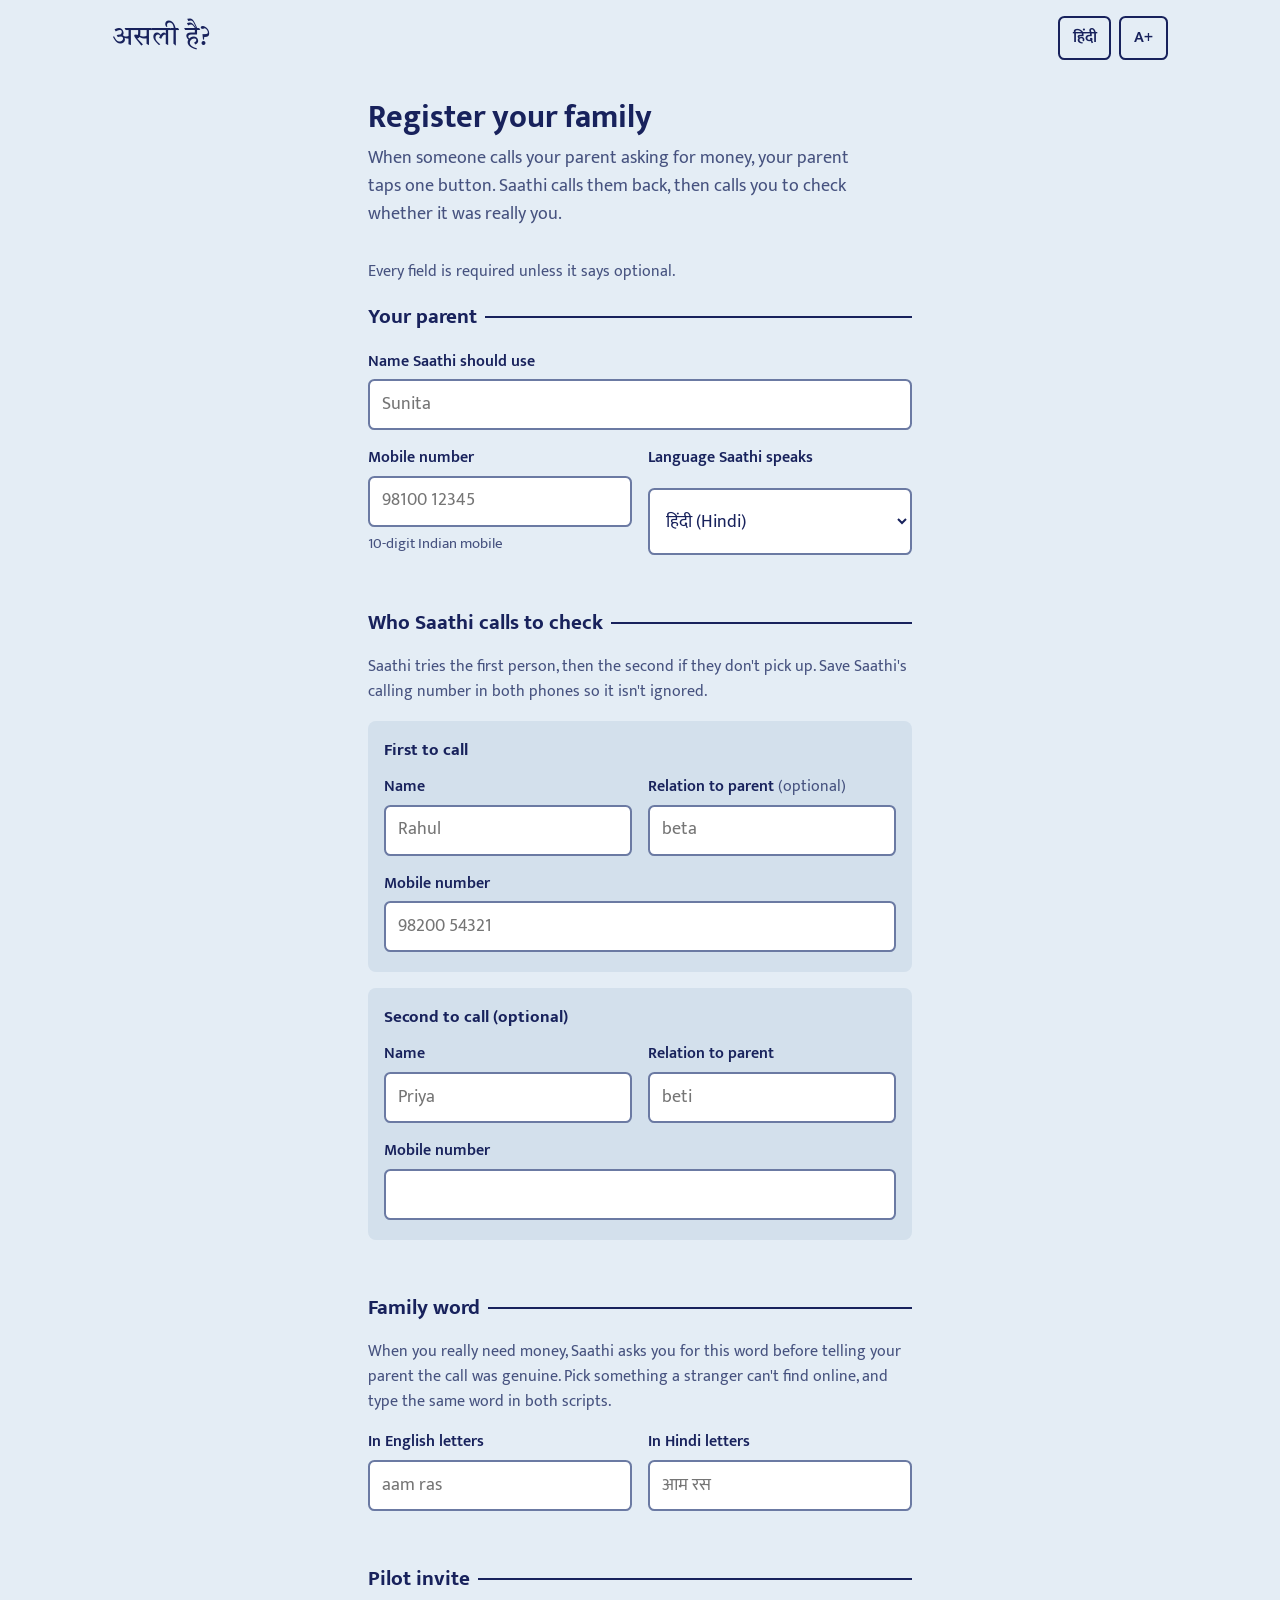
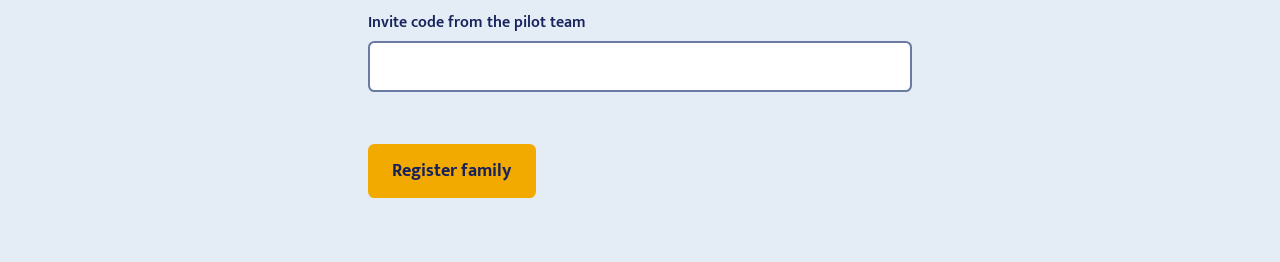
==== web/signup.html @ 734219d3 "Add bilingual demo site" ====
<!doctype html>
<html lang="en" data-lang="en" data-title-en="Register your family · Asli hai?" data-title-hi="परिवार जोड़िए · असली है?">
<head>
  <meta charset="utf-8">
  <meta name="viewport" content="width=device-width, initial-scale=1">
  <meta name="theme-color" content="#e4edf5">
  <title>Register your family · Asli hai?</title>
  <script>
    (function (d) {
      try {
        var l = localStorage.getItem("asli-lang");
        if (l === "hi" || l === "en") { d.dataset.lang = l; d.lang = l; }
        if (localStorage.getItem("asli-text") === "large") d.classList.add("large-text");
      } catch (e) {}
    })(document.documentElement);
  </script>
  <link rel="preconnect" href="https://fonts.googleapis.com">
  <link rel="preconnect" href="https://fonts.gstatic.com" crossorigin>
  <link href="https://fonts.googleapis.com/css2?family=Mukta:wght@400;600;700&family=Tiro+Devanagari+Hindi&display=swap" rel="stylesheet">
  <link rel="stylesheet" href="style.css">
</head>
<body>
  <a class="skip" href="#main"><span class="t" lang="en">Skip to the form</span><span class="t" lang="hi">फ़ॉर्म पर जाइए</span></a>

  <header class="bar">
    <a class="mark" href="./" lang="hi">असली है?</a>
    <div class="prefs" role="group" data-label-en="Display settings" data-label-hi="दिखावट">
      <button type="button" class="pref" data-set-lang>हिंदी</button>
      <button type="button" class="pref" data-text-size aria-pressed="false" data-label-en="Larger text" data-label-hi="बड़े अक्षर">A+</button>
    </div>
  </header>

  <main id="main" class="signup" tabindex="-1">
    <h1><span class="t" lang="en">Register your family</span><span class="t" lang="hi">अपना परिवार जोड़िए</span></h1>
    <p class="lede">
      <span class="t" lang="en">When someone calls your parent asking for money, your parent taps one button. Saathi calls them back, then calls you to check whether it was really you.</span>
      <span class="t" lang="hi">जब कोई आपके माता-पिता को कॉल करके पैसे माँगे, तो वो एक बटन दबाते हैं। साथी उन्हें वापस कॉल करती है, फिर आपको कॉल करके पूछती है कि क्या सच में आपने कॉल किया था।</span>
    </p>
    <p class="hint"><span class="t" lang="en">Every field is required unless it says optional.</span><span class="t" lang="hi">जिन पर "ज़रूरी नहीं" लिखा है, उनके अलावा सब भरना ज़रूरी है।</span></p>

    <form id="signup" novalidate>
      <fieldset class="group">
        <legend><span class="t" lang="en">Your parent</span><span class="t" lang="hi">आपके माता-पिता</span></legend>
        <div class="field">
          <label for="parent_name"><span class="t" lang="en">Name Saathi should use</span><span class="t" lang="hi">साथी किस नाम से बुलाए</span></label>
          <input id="parent_name" name="parent_name" required autocomplete="off" data-ph-en="Sunita" data-ph-hi="सुनीता" aria-describedby="parent_name-error">
          <p class="help" id="parent_name-error" hidden></p>
        </div>
        <div class="pair">
          <div class="field">
            <label for="parent_phone"><span class="t" lang="en">Mobile number</span><span class="t" lang="hi">मोबाइल नंबर</span></label>
            <input id="parent_phone" name="parent_phone" required type="tel" inputmode="tel" autocomplete="off" data-ph-en="98100 12345" data-ph-hi="98100 12345" aria-describedby="phone-help parent_phone-error">
            <p class="help" id="phone-help"><span class="t" lang="en">10-digit Indian mobile</span><span class="t" lang="hi">10 अंकों का भारतीय मोबाइल</span></p>
            <p class="help" id="parent_phone-error" hidden></p>
          </div>
          <div class="field">
            <label for="language"><span class="t" lang="en">Language Saathi speaks</span><span class="t" lang="hi">साथी की भाषा</span></label>
            <select id="language" name="language">
              <option value="hi">हिंदी (Hindi)</option>
            </select>
          </div>
        </div>
      </fieldset>

      <fieldset class="group">
        <legend><span class="t" lang="en">Who Saathi calls to check</span><span class="t" lang="hi">साथी जाँच के लिए किसे कॉल करे</span></legend>
        <p class="hint"><span class="t" lang="en">Saathi tries the first person, then the second if they don't pick up. Save Saathi's calling number in both phones so it isn't ignored.</span><span class="t" lang="hi">साथी पहले व्यक्ति को कॉल करती है, वो न उठाएँ तो दूसरे को। साथी का नंबर दोनों फ़ोन में सेव कर लीजिए ताकि कॉल छूटे नहीं।</span></p>
        <div class="contact" role="group" aria-labelledby="c1-title">
          <h2 id="c1-title"><span class="t" lang="en">First to call</span><span class="t" lang="hi">पहले कॉल</span></h2>
          <div class="pair">
            <div class="field">
              <label for="c1_name"><span class="t" lang="en">Name</span><span class="t" lang="hi">नाम</span></label>
              <input id="c1_name" required autocomplete="off" data-ph-en="Rahul" data-ph-hi="राहुल" aria-describedby="c1_name-error">
              <p class="help" id="c1_name-error" hidden></p>
            </div>
            <div class="field">
              <label for="c1_relation"><span class="t" lang="en">Relation to parent</span><span class="t" lang="hi">रिश्ता</span> <span class="optional"><span class="t" lang="en">(optional)</span><span class="t" lang="hi">(ज़रूरी नहीं)</span></span></label>
              <input id="c1_relation" autocomplete="off" data-ph-en="beta" data-ph-hi="बेटा">
            </div>
          </div>
          <div class="field">
            <label for="c1_phone"><span class="t" lang="en">Mobile number</span><span class="t" lang="hi">मोबाइल नंबर</span></label>
            <input id="c1_phone" required type="tel" inputmode="tel" autocomplete="off" data-ph-en="98200 54321" data-ph-hi="98200 54321" aria-describedby="c1_phone-error">
            <p class="help" id="c1_phone-error" hidden></p>
          </div>
        </div>
        <div class="contact" role="group" aria-labelledby="c2-title">
          <h2 id="c2-title"><span class="t" lang="en">Second to call</span><span class="t" lang="hi">फिर कॉल</span> <span class="optional"><span class="t" lang="en">(optional)</span><span class="t" lang="hi">(ज़रूरी नहीं)</span></span></h2>
          <div class="pair">
            <div class="field">
              <label for="c2_name"><span class="t" lang="en">Name</span><span class="t" lang="hi">नाम</span></label>
              <input id="c2_name" autocomplete="off" data-ph-en="Priya" data-ph-hi="प्रिया" aria-describedby="c2_name-error">
              <p class="help" id="c2_name-error" hidden></p>
            </div>
            <div class="field">
              <label for="c2_relation"><span class="t" lang="en">Relation to parent</span><span class="t" lang="hi">रिश्ता</span></label>
              <input id="c2_relation" autocomplete="off" data-ph-en="beti" data-ph-hi="बेटी">
            </div>
          </div>
          <div class="field">
            <label for="c2_phone"><span class="t" lang="en">Mobile number</span><span class="t" lang="hi">मोबाइल नंबर</span></label>
            <input id="c2_phone" type="tel" inputmode="tel" autocomplete="off" aria-describedby="c2_phone-error">
            <p class="help" id="c2_phone-error" hidden></p>
          </div>
        </div>
      </fieldset>

      <fieldset class="group">
        <legend><span class="t" lang="en">Family word</span><span class="t" lang="hi">परिवार का शब्द</span></legend>
        <p class="hint" id="word-help"><span class="t" lang="en">When you really need money, Saathi asks you for this word before telling your parent the call was genuine. Pick something a stranger can't find online, and type the same word in both scripts.</span><span class="t" lang="hi">जब सच में आपको पैसे चाहिए हों, तो साथी आपके माता-पिता को "कॉल असली है" बताने से पहले आपसे यह शब्द पूछेगी। ऐसा शब्द चुनिए जो कोई अजनबी इंटरनेट पर न ढूँढ सके, और वही शब्द दोनों लिपियों में लिखिए।</span></p>
        <div class="pair">
          <div class="field">
            <label for="family_word_latin"><span class="t" lang="en">In English letters</span><span class="t" lang="hi">अंग्रेज़ी अक्षरों में</span></label>
            <input id="family_word_latin" required autocomplete="off" spellcheck="false" data-ph-en="aam ras" data-ph-hi="aam ras" aria-describedby="word-help family_word_latin-error">
            <p class="help" id="family_word_latin-error" hidden></p>
          </div>
          <div class="field">
            <label for="family_word_devanagari"><span class="t" lang="en">In Hindi letters</span><span class="t" lang="hi">हिंदी अक्षरों में</span></label>
            <input id="family_word_devanagari" required autocomplete="off" spellcheck="false" lang="hi" data-ph-en="आम रस" data-ph-hi="आम रस" aria-describedby="word-help family_word_devanagari-error">
            <p class="help" id="family_word_devanagari-error" hidden></p>
          </div>
        </div>
      </fieldset>

      <fieldset class="group">
        <legend><span class="t" lang="en">Pilot invite</span><span class="t" lang="hi">पायलट निमंत्रण</span></legend>
        <div class="field">
          <label for="invite_code"><span class="t" lang="en">Invite code from the pilot team</span><span class="t" lang="hi">पायलट टीम से मिला कोड</span></label>
          <input id="invite_code" autocomplete="off" aria-describedby="invite_code-error">
          <p class="help" id="invite_code-error" hidden></p>
        </div>
      </fieldset>

      <button class="button primary" type="submit"><span class="t" lang="en">Register family</span><span class="t" lang="hi">परिवार जोड़िए</span></button>
      <p id="form-error" class="form-error" role="alert" hidden></p>
    </form>

    <section id="done" class="done" hidden aria-labelledby="done-title">
      <h2 id="done-title" tabindex="-1"><span class="t" lang="en">Family registered</span><span class="t" lang="hi">परिवार जुड़ गया</span></h2>
      <p><span class="t" lang="en">Open this link on your parent's phone and add it to the home screen. That is their button.</span><span class="t" lang="hi">यह लिंक अपने माता-पिता के फ़ोन पर खोलिए और होम स्क्रीन पर जोड़िए। यही उनका बटन है।</span></p>
      <div class="link-row">
        <input id="tap-link" readonly data-label-en="Your parent's button link" data-label-hi="माता-पिता के बटन का लिंक">
        <button id="copy" class="button secondary" type="button"></button>
      </div>
      <p id="copy-status" class="sr-only" role="status"></p>
      <ol>
        <li><span class="t" lang="en">On your parent's phone, open the link in Chrome.</span><span class="t" lang="hi">माता-पिता के फ़ोन पर यह लिंक Chrome में खोलिए।</span></li>
        <li><span class="t" lang="en">Tap the menu, then “Add to Home screen”.</span><span class="t" lang="hi">मेन्यू दबाइए, फिर “Add to Home screen” चुनिए।</span></li>
        <li><span class="t" lang="en">Tell your parent: before paying anyone who calls, press the yellow button.</span><span class="t" lang="hi">माता-पिता को बताइए: कॉल पर किसी को भी पैसे देने से पहले, पीला बटन दबाइए।</span></li>
      </ol>
    </section>
  </main>

  <script src="site.js"></script>
  <script>
    const COPY = {
      required: { en: "Fill this in.", hi: "यह भरिए।" },
      phone: { en: "Use a 10-digit Indian mobile number.", hi: "10 अंकों का भारतीय मोबाइल नंबर लिखिए।" },
      contactPair: { en: "Add a mobile number for this person, or clear their name.", hi: "इस व्यक्ति का मोबाइल नंबर लिखिए, या नाम हटा दीजिए।" },
      contactName: { en: "Add this person's name.", hi: "इस व्यक्ति का नाम लिखिए।" },
      devanagari: { en: "Type the word in Hindi letters.", hi: "शब्द हिंदी अक्षरों में लिखिए।" },
      summary: { en: "Some details need fixing. The first one is highlighted.", hi: "कुछ जानकारी ठीक करनी है। पहली वाली पर कर्सर है।" },
      invite: { en: "That invite code isn't valid. Ask the pilot team for yours.", hi: "यह कोड सही नहीं है। पायलट टीम से अपना कोड माँगिए।" },
      duplicate: { en: "This parent's number is already registered.", hi: "यह नंबर पहले से जुड़ा हुआ है।" },
      server: { en: "Registration didn't go through. Check the details and try again.", hi: "परिवार नहीं जुड़ पाया। जानकारी जाँचकर फिर कोशिश कीजिए।" },
      network: { en: "Couldn't reach the server. Check your connection and try again.", hi: "सर्वर तक नहीं पहुँच पाए। इंटरनेट जाँचकर फिर कोशिश कीजिए।" },
      copy: { en: "Copy", hi: "कॉपी" },
      copied: { en: "Copied", hi: "कॉपी हो गया" },
    };

    const form = document.getElementById("signup");
    const formError = document.getElementById("form-error");
    const copyBtn = document.getElementById("copy");
    const copyStatus = document.getElementById("copy-status");
    const val = (id) => document.getElementById(id).value.trim();
    let errors = {};
    let formMessage = null;
    let copied = false;

    const isPhone = (raw) => {
      let digits = raw.replace(/\D/g, "");
      if (digits.length === 11 && digits.startsWith("0")) digits = digits.slice(1);
      if (digits.length === 12 && digits.startsWith("91")) digits = digits.slice(2);
      return /^[6-9]\d{9}$/.test(digits);
    };

    function paint() {
      document.querySelectorAll("#signup input").forEach((input) => {
        const box = document.getElementById(input.id + "-error");
        const key = errors[input.id];
        input.setAttribute("aria-invalid", key ? "true" : "false");
        if (box) {
          box.hidden = !key;
          box.textContent = key ? asli.pick(COPY[key]) : "";
          box.classList.toggle("form-error", Boolean(key));
        }
      });
      formError.hidden = !formMessage;
      formError.textContent = formMessage ? asli.pick(COPY[formMessage]) : "";
      copyBtn.textContent = asli.pick(copied ? COPY.copied : COPY.copy);
    }

    function validate() {
      const found = {};
      if (!val("parent_name")) found.parent_name = "required";
      if (!val("parent_phone")) found.parent_phone = "required";
      else if (!isPhone(val("parent_phone"))) found.parent_phone = "phone";
      if (!val("c1_name")) found.c1_name = "required";
      if (!val("c1_phone")) found.c1_phone = "required";
      else if (!isPhone(val("c1_phone"))) found.c1_phone = "phone";
      if (val("c2_name") && !val("c2_phone")) found.c2_phone = "contactPair";
      if (!val("c2_name") && val("c2_phone")) found.c2_name = "contactName";
      if (val("c2_phone") && !isPhone(val("c2_phone"))) found.c2_phone = "phone";
      if (!val("family_word_latin")) found.family_word_latin = "required";
      if (!val("family_word_devanagari")) found.family_word_devanagari = "required";
      else if (!/[ऀ-ॿ]/.test(val("family_word_devanagari"))) found.family_word_devanagari = "devanagari";
      return found;
    }

    function fail(fieldErrors, message) {
      errors = fieldErrors;
      formMessage = message;
      paint();
      const first = Object.keys(fieldErrors)[0];
      if (first) document.getElementById(first).focus();
    }

    asli.onLang(paint);
    paint();

    form.addEventListener("submit", async (event) => {
      event.preventDefault();
      const found = validate();
      if (Object.keys(found).length) return fail(found, "summary");
      fail({}, null);

      const contacts = [1, 2]
        .map((n) => ({ name: val(`c${n}_name`), relation: val(`c${n}_relation`), phone: val(`c${n}_phone`) }))
        .filter((c) => c.name && c.phone);
      const button = form.querySelector("button[type=submit]");
      button.disabled = true;
      try {
        const res = await fetch("../families", {
          method: "POST",
          headers: { "Content-Type": "application/json" },
          body: JSON.stringify({
            parent_name: val("parent_name"),
            parent_phone: val("parent_phone"),
            language: val("language"),
            contacts,
            family_word_latin: val("family_word_latin"),
            family_word_devanagari: val("family_word_devanagari"),
            invite_code: val("invite_code"),
          }),
        });
        const body = await res.json().catch(() => ({}));
        if (res.status === 403) return fail({ invite_code: "invite" }, null);
        if (res.status === 409) return fail({ parent_phone: "duplicate" }, null);
        if (!res.ok) return fail({}, "server");
        form.hidden = true;
        document.getElementById("tap-link").value = new URL(body.tap_url, location.href).href;
        document.getElementById("done").hidden = false;
        document.getElementById("done-title").focus();
      } catch (err) {
        fail({}, "network");
      } finally {
        button.disabled = false;
      }
    });

    copyBtn.addEventListener("click", async () => {
      const link = document.getElementById("tap-link");
      try {
        await navigator.clipboard.writeText(link.value);
        copied = true;
        paint();
        copyStatus.textContent = asli.pick(COPY.copied);
      } catch {
        link.select();
      }
    });
  </script>
</body>
</html>
---- web/style.css ----
:root {
  --paper: #e4edf5;
  --paper-deep: #d3e0ec;
  --ink: #18225c;
  --ink-soft: #46527f;
  --rule: #a9bbd0;
  --field-edge: #6b7aa3;
  --seal: #f2a900;
  --seal-press: #d99500;
  --ok: #1d6a4c;
  --ok-tint: #dcefe6;
  --warn: #9c2a1f;
  --warn-tint: #f6e1dd;
  --field: #ffffff;
  --phone: #101a4a;
  --phone-screen: #f7f9fc;
}

* { box-sizing: border-box; }

html { -webkit-text-size-adjust: 100%; }

html.large-text { font-size: 125%; }

body {
  margin: 0;
  min-height: 100vh;
  background: var(--paper);
  color: var(--ink);
  font-family: "Mukta", "Nirmala UI", system-ui, sans-serif;
  font-size: 1.125rem;
  line-height: 1.55;
}

html[data-lang="en"] .t[lang="hi"],
html[data-lang="hi"] .t[lang="en"] { display: none; }

.mark {
  font-family: "Tiro Devanagari Hindi", serif;
  font-weight: 400;
  margin: 0;
  letter-spacing: 0.01em;
  color: inherit;
  text-decoration: none;
}

a { color: var(--ink); text-underline-offset: 0.18em; }

:focus-visible {
  outline: 3px solid var(--ink);
  outline-offset: 3px;
}

.sr-only {
  position: absolute;
  width: 1px;
  height: 1px;
  overflow: hidden;
  clip: rect(0 0 0 0);
  white-space: nowrap;
}

.skip {
  position: absolute;
  left: 1rem;
  top: -4rem;
  z-index: 10;
  background: var(--ink);
  color: #fff;
  padding: 0.6rem 1rem;
  border-radius: 0.4rem;
  font-weight: 600;
}

.skip:focus { top: 1rem; }

/* header shared by every page */

.bar {
  display: flex;
  align-items: center;
  gap: 1rem;
  flex-wrap: wrap;
  max-width: 68rem;
  margin: 0 auto;
  padding: 1rem;
}

.bar .mark { font-size: 1.7rem; margin-right: auto; }

.bar nav { display: flex; gap: 1.25rem; flex-wrap: wrap; }

.bar nav a { font-weight: 600; text-decoration: none; padding: 0.4rem 0; }

.bar nav a:hover { text-decoration: underline; }

.prefs { display: flex; gap: 0.5rem; }

.pref {
  font: inherit;
  font-size: 1rem;
  font-weight: 600;
  min-height: 2.75rem;
  min-width: 2.75rem;
  padding: 0.3rem 0.8rem;
  color: var(--ink);
  background: transparent;
  border: 2px solid var(--ink);
  border-radius: 0.4rem;
  cursor: pointer;
}

.pref[aria-pressed="true"] { background: var(--ink); color: #fff; }

/* buttons shared */

.button {
  display: inline-flex;
  align-items: center;
  justify-content: center;
  min-height: 3rem;
  font: inherit;
  font-weight: 700;
  font-size: 1.1rem;
  padding: 0.7rem 1.4rem;
  border-radius: 0.4rem;
  border: 2px solid var(--ink);
  cursor: pointer;
  text-decoration: none;
}

.button.primary { background: var(--seal); border-color: var(--seal); color: var(--ink); }

.button.primary:active { background: var(--seal-press); }

.button.secondary { background: transparent; color: var(--ink); }

.button[disabled] { opacity: 0.6; cursor: default; }

/* index.html */

.home main { max-width: 68rem; margin: 0 auto; padding: 0 1rem 4rem; }

.hero { padding: 3rem 0 3.5rem; max-width: 46rem; }

.hero blockquote {
  margin: 0 0 1.5rem;
  font-family: "Tiro Devanagari Hindi", serif;
  font-size: clamp(2rem, 6vw, 3.4rem);
  line-height: 1.25;
}

.hero blockquote footer {
  font-family: "Mukta", sans-serif;
  font-size: 1.05rem;
  color: var(--ink-soft);
  margin-top: 0.6rem;
}

.hero h1 { font-size: clamp(1.6rem, 3.6vw, 2.3rem); line-height: 1.2; margin: 0 0 0.8rem; }

.hero p { font-size: 1.2rem; color: var(--ink-soft); margin: 0 0 1.75rem; max-width: 38rem; }

.actions { display: flex; gap: 0.75rem; flex-wrap: wrap; }

.section { border-top: 2px solid var(--ink); padding: 2rem 0 3rem; }

.section h2 { font-size: 1.7rem; line-height: 1.2; margin: 0 0 0.5rem; }

.section > p { color: var(--ink-soft); max-width: 40rem; margin: 0 0 1.5rem; }

.steps {
  list-style: none;
  counter-reset: step;
  display: grid;
  grid-template-columns: repeat(auto-fit, minmax(14rem, 1fr));
  gap: 1.5rem;
  margin: 0;
  padding: 0;
}

.steps li { counter-increment: step; }

.steps li::before {
  content: counter(step);
  display: grid;
  place-items: center;
  width: 2.2rem;
  height: 2.2rem;
  border-radius: 50%;
  border: 2px solid var(--ink);
  font-weight: 700;
  margin-bottom: 0.6rem;
}

.steps h3 { font-size: 1.15rem; margin: 0 0 0.3rem; }

.steps p { margin: 0; color: var(--ink-soft); }

.safety {
  display: grid;
  grid-template-columns: repeat(auto-fit, minmax(17rem, 1fr));
  gap: 1.5rem 2.5rem;
}

.safety h3 { font-size: 1.15rem; margin: 0 0 0.3rem; }

.safety p { margin: 0; color: var(--ink-soft); }

.families { display: grid; grid-template-columns: 1.3fr 1fr; gap: 2rem; align-items: start; }

.families ol { padding-left: 1.3rem; margin: 0 0 1.5rem; }

.families li { margin-bottom: 0.4rem; }

.mini-seal {
  display: grid;
  justify-items: center;
  gap: 0.8rem;
  text-align: center;
  padding: 1.5rem;
  background: var(--paper-deep);
  border-radius: 0.75rem;
}

.mini-seal .disc {
  width: 9rem;
  aspect-ratio: 1;
  border-radius: 50%;
  display: grid;
  place-items: center;
  background: var(--seal);
  font-size: 1.8rem;
  font-weight: 700;
  box-shadow: inset 0 0 0 0.35rem var(--paper-deep), inset 0 0 0 0.5rem var(--ink);
}

.site-foot {
  border-top: 2px solid var(--ink);
  max-width: 68rem;
  margin: 0 auto;
  padding: 1.5rem 1rem 3rem;
  color: var(--ink-soft);
  display: grid;
  gap: 0.5rem;
}

.site-foot strong { color: var(--ink); }

/* check simulator */

.scenarios {
  border: 0;
  margin: 0 0 1.25rem;
  padding: 0;
  display: flex;
  flex-wrap: wrap;
  gap: 0.5rem;
}

.scenarios legend { font-size: 1rem; font-weight: 600; margin-bottom: 0.5rem; padding: 0; }

.scenarios label {
  display: inline-flex;
  align-items: center;
  min-height: 2.75rem;
  padding: 0.35rem 0.9rem;
  border: 2px solid var(--ink);
  border-radius: 999px;
  font-weight: 600;
  font-size: 1rem;
  cursor: pointer;
}

.scenarios input {
  position: absolute;
  opacity: 0;
  width: 1px;
  height: 1px;
  min-height: 0;
  margin: 0;
  padding: 0;
  border: 0;
  pointer-events: none;
}

.scenarios input:checked + label { background: var(--ink); color: #fff; }

.scenarios input:focus-visible + label { outline: 3px solid var(--ink); outline-offset: 3px; }

.stage {
  display: grid;
  grid-template-columns: 1fr auto 1fr;
  gap: 1.25rem;
  align-items: start;
}

.phone {
  background: var(--phone);
  border-radius: 2rem;
  padding: 0.8rem;
  min-width: 0;
}

.phone-head {
  color: #fff;
  padding: 0.4rem 0.7rem 0.7rem;
  display: flex;
  justify-content: space-between;
  align-items: baseline;
  gap: 0.5rem;
}

.phone-head h3 { margin: 0; font-size: 1.05rem; }

.phone-head .state { font-size: 0.95rem; color: #cfd8f2; }

.phone-screen {
  background: var(--phone-screen);
  border-radius: 1.4rem;
  height: 30rem;
  overflow-y: auto;
  padding: 0.9rem;
  margin: 0;
  list-style: none;
  display: flex;
  flex-direction: column;
  gap: 0.65rem;
}

.line { max-width: 92%; }

.line .who { font-size: 0.85rem; font-weight: 700; color: var(--ink-soft); display: block; margin-bottom: 0.15rem; }

.line .bubble {
  display: block;
  border-radius: 0.9rem;
  padding: 0.55rem 0.8rem;
  background: #fff;
  border: 1px solid var(--rule);
}

.line .hi { display: block; font-size: 1.05rem; line-height: 1.5; }

.line .en { display: block; font-size: 0.92rem; color: var(--ink-soft); margin-top: 0.25rem; }

html[data-lang="hi"] .line .en { display: none; }

.line.agent { align-self: flex-start; }

.line.person { align-self: flex-end; }

.line.person .bubble { background: var(--paper-deep); border-color: var(--paper-deep); }

.line.fixed .bubble { border: 2px solid var(--ink); }

.badge {
  display: inline-block;
  font-size: 0.8rem;
  font-weight: 700;
  border-radius: 999px;
  padding: 0 0.5rem;
  margin-left: 0.35rem;
  background: var(--ink);
  color: #fff;
  vertical-align: 0.1em;
}

.line.event { align-self: center; text-align: center; max-width: 100%; font-size: 0.92rem; color: var(--ink-soft); font-weight: 600; }

.line.verdict-safe .bubble { background: var(--ok-tint); border-color: var(--ok); }

.line.verdict-warn .bubble { background: var(--warn-tint); border-color: var(--warn); }

.clock {
  display: grid;
  justify-items: center;
  align-content: start;
  gap: 0.3rem;
  padding-top: 3rem;
  text-align: center;
  min-width: 8.5rem;
}

.clock .seconds {
  font-size: 3rem;
  font-weight: 700;
  line-height: 1;
  font-variant-numeric: tabular-nums;
}

.clock .unit { font-size: 0.95rem; color: var(--ink-soft); }

.clock .verdict { margin-top: 1rem; font-weight: 700; font-size: 1.05rem; max-width: 9rem; }

.clock .verdict.safe { color: var(--ok); }

.clock .verdict.warn { color: var(--warn); }

.controls { display: flex; flex-wrap: wrap; gap: 0.75rem; margin-top: 1.25rem; align-items: center; }

.controls .note { color: var(--ink-soft); font-size: 0.95rem; margin: 0; flex-basis: 100%; }

/* tap.html */

.tap {
  min-height: 100vh;
  display: grid;
  grid-template-rows: auto 1fr auto;
}

.tap .bar { width: 100%; }

.tap main {
  display: grid;
  align-content: center;
  justify-items: center;
  gap: 1.75rem;
  width: 100%;
  max-width: 28rem;
  margin: 0 auto;
  padding: 0 1rem;
  text-align: center;
}

.demo-banner {
  background: var(--ink);
  color: #fff;
  border-radius: 0.5rem;
  padding: 0.5rem 0.9rem;
  font-weight: 600;
  font-size: 1rem;
  margin: 0;
}

.question {
  font-size: 1.6rem;
  line-height: 1.35;
  font-weight: 600;
  margin: 0;
}

.seal {
  position: relative;
  width: min(78vw, 22rem);
  aspect-ratio: 1;
  border-radius: 50%;
  border: 0;
  background: var(--seal);
  color: var(--ink);
  font: inherit;
  font-size: clamp(2.6rem, 13vw, 4rem);
  font-weight: 700;
  line-height: 1.15;
  padding: 1.5rem;
  cursor: pointer;
  box-shadow: inset 0 0 0 0.6rem var(--paper), inset 0 0 0 0.8rem var(--ink);
  transition: transform 120ms ease-out, background-color 120ms;
  touch-action: manipulation;
}

.seal:active { transform: scale(0.97); background: var(--seal-press); }

.seal[disabled] { cursor: default; }

.seal::after {
  content: "";
  position: absolute;
  inset: 0;
  border-radius: 50%;
  border: 0.5rem solid var(--ink);
  opacity: 0;
  pointer-events: none;
}

.seal.stamped::after { animation: ring 700ms ease-out; }

@keyframes ring {
  from { opacity: 0.55; transform: scale(1); }
  to { opacity: 0; transform: scale(1.25); }
}

.seal.calling {
  background: var(--ok);
  color: #fff;
  font-size: clamp(1.9rem, 9vw, 2.8rem);
  box-shadow: inset 0 0 0 0.6rem var(--paper), inset 0 0 0 0.8rem var(--ok);
}

.status {
  font-size: 1.35rem;
  line-height: 1.45;
  margin: 0;
  min-height: 4em;
}

.status.error { color: var(--warn); font-weight: 600; }

.helpline {
  font-size: 1.1rem;
  color: var(--ink-soft);
  margin: 0;
  padding: 1.5rem 1rem 2rem;
  text-align: center;
}

.helpline a { font-weight: 700; font-size: 1.35rem; }

/* signup.html */

.signup {
  max-width: 36rem;
  margin: 0 auto;
  padding: 1.5rem 1rem 4rem;
}

.signup h1 { font-size: 2rem; line-height: 1.15; margin: 0 0 0.5rem; }

.lede { color: var(--ink-soft); margin: 0 0 2rem; max-width: 32rem; }

fieldset.group {
  border: 0;
  border-top: 2px solid var(--ink);
  margin: 0 0 2.25rem;
  padding: 1rem 0 0;
  min-width: 0;
}

fieldset.group > legend {
  font-size: 1.3rem;
  font-weight: 700;
  padding: 0 0.5rem 0 0;
}

.hint { color: var(--ink-soft); font-size: 1rem; margin: 0 0 1rem; }

.field { display: grid; gap: 0.3rem; margin-bottom: 1rem; }

.field label { font-weight: 600; font-size: 1rem; }

.field .optional { font-weight: 400; color: var(--ink-soft); }

.field .help { font-size: 0.95rem; color: var(--ink-soft); margin: 0; }

input, select {
  font: inherit;
  color: var(--ink);
  background: var(--field);
  border: 2px solid var(--field-edge);
  border-radius: 0.4rem;
  padding: 0.6rem 0.75rem;
  min-height: 3rem;
  width: 100%;
}

input:focus, select:focus { border-color: var(--ink); outline: 3px solid var(--ink); outline-offset: 1px; }

input[aria-invalid="true"] { border-color: var(--warn); }

.pair { display: grid; grid-template-columns: 1fr 1fr; gap: 0 1rem; }

.contact {
  background: var(--paper-deep);
  border-radius: 0.5rem;
  padding: 1rem 1rem 0.25rem;
  margin-bottom: 1rem;
}

.contact h2 { margin: 0 0 0.75rem; font-size: 1.05rem; }

.form-error {
  color: var(--warn);
  background: var(--warn-tint);
  border-left: 4px solid var(--warn);
  padding: 0.6rem 0.9rem;
  font-weight: 600;
  margin: 1rem 0 0;
}

.done { border-top: 2px solid var(--ok); padding-top: 1rem; }

.done h2 { margin: 0 0 0.5rem; font-size: 1.4rem; color: var(--ok); }

.link-row { display: flex; gap: 0.5rem; margin: 1rem 0; }

.link-row input { flex: 1; font-size: 1rem; }

.done ol { padding-left: 1.25rem; }

.done li { margin-bottom: 0.5rem; }

@media (max-width: 52rem) {
  .stage { grid-template-columns: 1fr; }
  .clock { grid-auto-flow: column; align-items: baseline; justify-content: start; padding-top: 0; gap: 0.6rem; min-width: 0; }
  .clock .seconds { font-size: 2.2rem; }
  .clock .verdict { margin-top: 0; max-width: none; }
  .phone-screen { height: 22rem; }
  .families { grid-template-columns: 1fr; }
}

@media (max-width: 30rem) {
  .pair { grid-template-columns: 1fr; }
  .bar nav { order: 3; flex-basis: 100%; }
}

@media (prefers-reduced-motion: reduce) {
  .seal, .seal.stamped::after { transition: none; animation: none; }
  html { scroll-behavior: auto; }
}

@media (forced-colors: active) {
  .seal, .pref, .button, .scenarios label { border: 2px solid ButtonText; }
  .line .bubble { border: 1px solid CanvasText; }
}
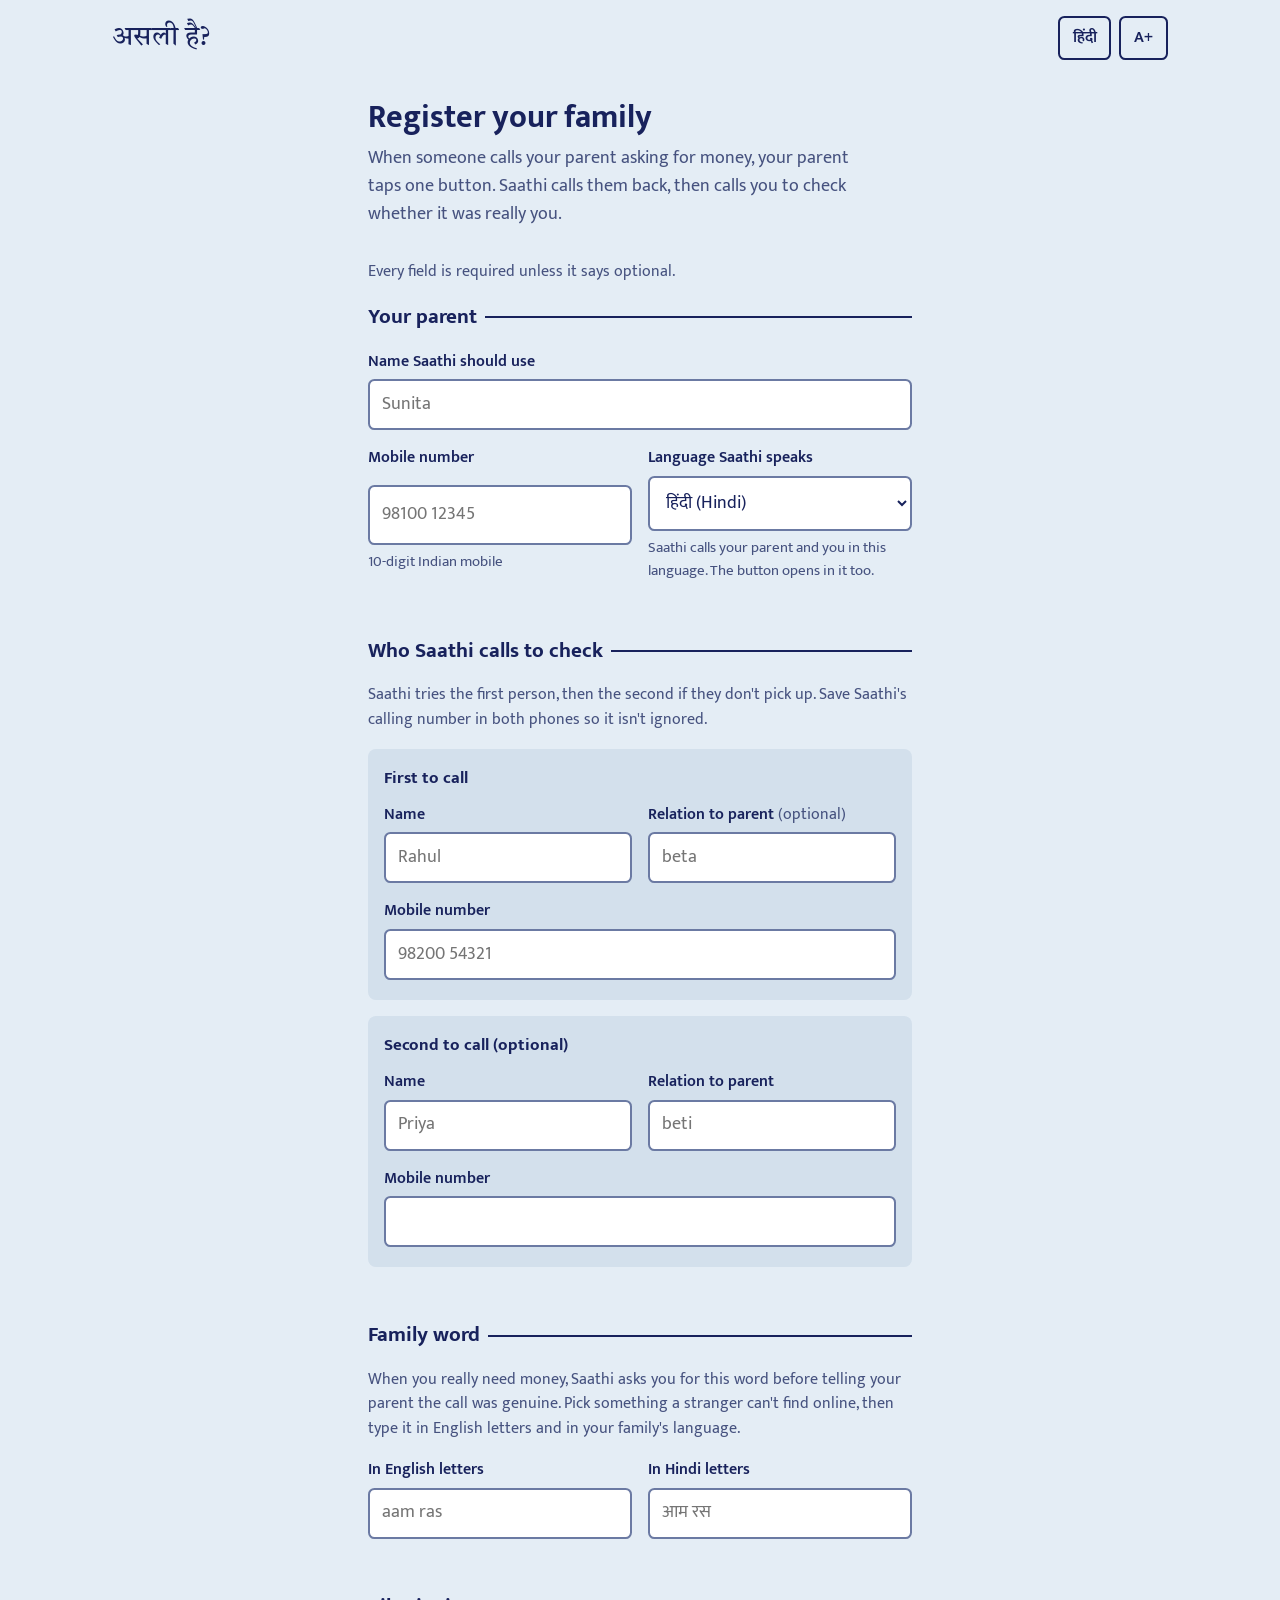
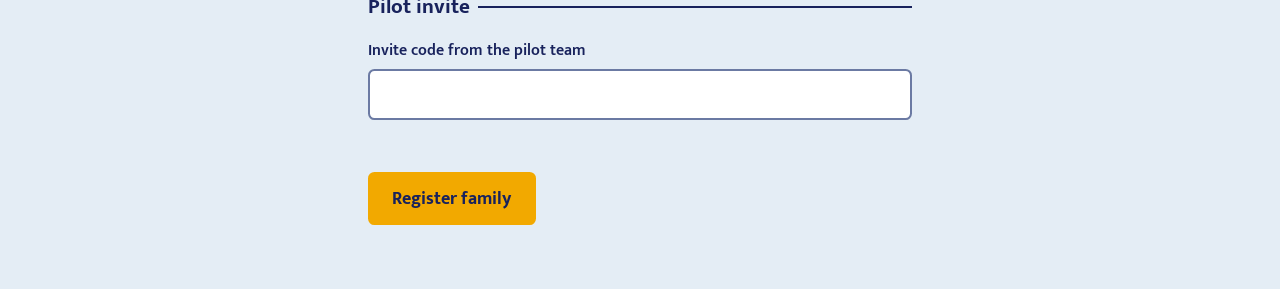
==== commit bb491e4e: "Add twelve call languages" ====
--- a/web/signup.html
+++ b/web/signup.html
@@ -55,9 +55,21 @@
           </div>
           <div class="field">
             <label for="language"><span class="t" lang="en">Language Saathi speaks</span><span class="t" lang="hi">साथी की भाषा</span></label>
-            <select id="language" name="language">
-              <option value="hi">हिंदी (Hindi)</option>
+            <select id="language" name="language" aria-describedby="language-help">
+              <option value="hi" lang="hi">हिंदी (Hindi)</option>
+              <option value="en" lang="en">English</option>
+              <option value="bn" lang="bn">বাংলা (Bengali)</option>
+              <option value="mr" lang="mr">मराठी (Marathi)</option>
+              <option value="te" lang="te">తెలుగు (Telugu)</option>
+              <option value="ta" lang="ta">தமிழ் (Tamil)</option>
+              <option value="gu" lang="gu">ગુજરાતી (Gujarati)</option>
+              <option value="kn" lang="kn">ಕನ್ನಡ (Kannada)</option>
+              <option value="ml" lang="ml">മലയാളം (Malayalam)</option>
+              <option value="pa" lang="pa">ਪੰਜਾਬੀ (Punjabi)</option>
+              <option value="od" lang="or">ଓଡ଼ିଆ (Odia)</option>
+              <option value="as" lang="as">অসমীয়া (Assamese)</option>
             </select>
+            <p class="help" id="language-help"><span class="t" lang="en">Saathi calls your parent and you in this language. The button opens in it too.</span><span class="t" lang="hi">साथी इसी भाषा में आपके माता-पिता और आपको कॉल करेगी। बटन भी इसी भाषा में खुलेगा।</span></p>
           </div>
         </div>
       </fieldset>
@@ -107,17 +119,17 @@
 
       <fieldset class="group">
         <legend><span class="t" lang="en">Family word</span><span class="t" lang="hi">परिवार का शब्द</span></legend>
-        <p class="hint" id="word-help"><span class="t" lang="en">When you really need money, Saathi asks you for this word before telling your parent the call was genuine. Pick something a stranger can't find online, and type the same word in both scripts.</span><span class="t" lang="hi">जब सच में आपको पैसे चाहिए हों, तो साथी आपके माता-पिता को "कॉल असली है" बताने से पहले आपसे यह शब्द पूछेगी। ऐसा शब्द चुनिए जो कोई अजनबी इंटरनेट पर न ढूँढ सके, और वही शब्द दोनों लिपियों में लिखिए।</span></p>
+        <p class="hint" id="word-help"><span class="t" lang="en">When you really need money, Saathi asks you for this word before telling your parent the call was genuine. Pick something a stranger can't find online, then type it in English letters and in your family's language.</span><span class="t" lang="hi">जब सच में आपको पैसे चाहिए हों, तो साथी आपके माता-पिता को "कॉल असली है" बताने से पहले आपसे यह शब्द पूछेगी। ऐसा शब्द चुनिए जो कोई अजनबी इंटरनेट पर न ढूँढ सके, फिर उसे अंग्रेज़ी अक्षरों में और अपनी भाषा के अक्षरों में लिखिए।</span></p>
         <div class="pair">
           <div class="field">
             <label for="family_word_latin"><span class="t" lang="en">In English letters</span><span class="t" lang="hi">अंग्रेज़ी अक्षरों में</span></label>
             <input id="family_word_latin" required autocomplete="off" spellcheck="false" data-ph-en="aam ras" data-ph-hi="aam ras" aria-describedby="word-help family_word_latin-error">
             <p class="help" id="family_word_latin-error" hidden></p>
           </div>
-          <div class="field">
-            <label for="family_word_devanagari"><span class="t" lang="en">In Hindi letters</span><span class="t" lang="hi">हिंदी अक्षरों में</span></label>
-            <input id="family_word_devanagari" required autocomplete="off" spellcheck="false" lang="hi" data-ph-en="आम रस" data-ph-hi="आम रस" aria-describedby="word-help family_word_devanagari-error">
-            <p class="help" id="family_word_devanagari-error" hidden></p>
+          <div class="field" id="native-field">
+            <label for="family_word_native" id="native-label"></label>
+            <input id="family_word_native" required autocomplete="off" spellcheck="false" lang="hi" placeholder="आम रस" aria-describedby="word-help family_word_native-error">
+            <p class="help" id="family_word_native-error" hidden></p>
           </div>
         </div>
       </fieldset>
@@ -158,7 +170,8 @@
       phone: { en: "Use a 10-digit Indian mobile number.", hi: "10 अंकों का भारतीय मोबाइल नंबर लिखिए।" },
       contactPair: { en: "Add a mobile number for this person, or clear their name.", hi: "इस व्यक्ति का मोबाइल नंबर लिखिए, या नाम हटा दीजिए।" },
       contactName: { en: "Add this person's name.", hi: "इस व्यक्ति का नाम लिखिए।" },
-      devanagari: { en: "Type the word in Hindi letters.", hi: "शब्द हिंदी अक्षरों में लिखिए।" },
+      script: { en: "Type the word in {lang} letters.", hi: "शब्द {lang} अक्षरों में लिखिए।" },
+      nativeLabel: { en: "In {lang} letters", hi: "{lang} अक्षरों में" },
       summary: { en: "Some details need fixing. The first one is highlighted.", hi: "कुछ जानकारी ठीक करनी है। पहली वाली पर कर्सर है।" },
       invite: { en: "That invite code isn't valid. Ask the pilot team for yours.", hi: "यह कोड सही नहीं है। पायलट टीम से अपना कोड माँगिए।" },
       duplicate: { en: "This parent's number is already registered.", hi: "यह नंबर पहले से जुड़ा हुआ है।" },
@@ -168,6 +181,21 @@
       copied: { en: "Copied", hi: "कॉपी हो गया" },
     };
 
+    const LANGS = {
+      hi: { en: "Hindi", hi: "हिंदी", script: /[ऀ-ॿ]/, lang: "hi", sample: "आम रस" },
+      en: { en: "English", hi: "अंग्रेज़ी", script: null },
+      bn: { en: "Bengali", hi: "बांग्ला", script: /[ঀ-৿]/, lang: "bn", sample: "আম" },
+      mr: { en: "Marathi", hi: "मराठी", script: /[ऀ-ॿ]/, lang: "mr", sample: "आंबा" },
+      te: { en: "Telugu", hi: "तेलुगु", script: /[ఀ-౿]/, lang: "te", sample: "మామిడి" },
+      ta: { en: "Tamil", hi: "तमिल", script: /[஀-௿]/, lang: "ta", sample: "மாம்பழம்" },
+      gu: { en: "Gujarati", hi: "गुजराती", script: /[઀-૿]/, lang: "gu", sample: "કેરી" },
+      kn: { en: "Kannada", hi: "कन्नड़", script: /[ಀ-೿]/, lang: "kn", sample: "ಮಾವು" },
+      ml: { en: "Malayalam", hi: "मलयालम", script: /[ഀ-ൿ]/, lang: "ml", sample: "മാങ്ങ" },
+      pa: { en: "Punjabi", hi: "पंजाबी", script: /[਀-੿]/, lang: "pa", sample: "ਅੰਬ" },
+      od: { en: "Odia", hi: "ओड़िया", script: /[଀-୿]/, lang: "or", sample: "ଆମ୍ବ" },
+      as: { en: "Assamese", hi: "असमिया", script: /[ঀ-৿]/, lang: "as", sample: "আম" },
+    };
+
     const form = document.getElementById("signup");
     const formError = document.getElementById("form-error");
     const copyBtn = document.getElementById("copy");
@@ -184,14 +212,31 @@
       return /^[6-9]\d{9}$/.test(digits);
     };
 
+    function fill(copy, lang) {
+      return asli.pick(copy).replace("{lang}", asli.pick(lang));
+    }
+
+    function paintLanguage() {
+      const lang = LANGS[val("language")];
+      const input = document.getElementById("family_word_native");
+      document.getElementById("native-field").hidden = !lang.script;
+      input.required = Boolean(lang.script);
+      document.getElementById("native-label").textContent = lang.script ? fill(COPY.nativeLabel, lang) : "";
+      if (lang.script) {
+        input.lang = lang.lang;
+        input.placeholder = lang.sample;
+      }
+    }
+
     function paint() {
+      paintLanguage();
       document.querySelectorAll("#signup input").forEach((input) => {
         const box = document.getElementById(input.id + "-error");
         const key = errors[input.id];
         input.setAttribute("aria-invalid", key ? "true" : "false");
         if (box) {
           box.hidden = !key;
-          box.textContent = key ? asli.pick(COPY[key]) : "";
+          box.textContent = key ? fill(COPY[key], LANGS[val("language")]) : "";
           box.classList.toggle("form-error", Boolean(key));
         }
       });
@@ -212,8 +257,11 @@
       if (!val("c2_name") && val("c2_phone")) found.c2_name = "contactName";
       if (val("c2_phone") && !isPhone(val("c2_phone"))) found.c2_phone = "phone";
       if (!val("family_word_latin")) found.family_word_latin = "required";
-      if (!val("family_word_devanagari")) found.family_word_devanagari = "required";
-      else if (!/[ऀ-ॿ]/.test(val("family_word_devanagari"))) found.family_word_devanagari = "devanagari";
+      const lang = LANGS[val("language")];
+      if (lang.script) {
+        if (!val("family_word_native")) found.family_word_native = "required";
+        else if (!lang.script.test(val("family_word_native"))) found.family_word_native = "script";
+      }
       return found;
     }
 
@@ -226,6 +274,10 @@
     }
 
     asli.onLang(paint);
+    document.getElementById("language").addEventListener("change", () => {
+      delete errors.family_word_native;
+      paint();
+    });
     paint();
 
     form.addEventListener("submit", async (event) => {
@@ -249,7 +301,7 @@
             language: val("language"),
             contacts,
             family_word_latin: val("family_word_latin"),
-            family_word_devanagari: val("family_word_devanagari"),
+            family_word_native: LANGS[val("language")].script ? val("family_word_native") : "",
             invite_code: val("invite_code"),
           }),
         });
--- a/web/style.css
+++ b/web/style.css
@@ -111,6 +111,36 @@
 }
 
 .pref[aria-pressed="true"] { background: var(--ink); color: #fff; }
+
+.lang-pick { display: flex; align-items: center; gap: 0.4rem; font-weight: 600; font-size: 1rem; }
+
+.lang-pick select {
+  width: auto;
+  min-height: 2.75rem;
+  padding: 0.3rem 0.6rem;
+  font-size: 1.05rem;
+  font-weight: 600;
+  border: 2px solid var(--ink);
+}
+
+.languages { display: grid; grid-template-columns: minmax(12rem, 18rem) 1fr; gap: 1.5rem; align-items: start; }
+
+.say-box { margin: 0; }
+
+.say-box .voice:first-child { margin: 0 0 0.5rem; }
+
+.languages .say {
+  margin: 0;
+  padding: 1.25rem 1.4rem;
+  background: #fff;
+  border: 2px solid var(--ink);
+  border-radius: 0.9rem;
+  font-size: 1.25rem;
+  line-height: 1.6;
+  min-height: 9rem;
+}
+
+.languages .voice { color: var(--ink-soft); font-size: 0.95rem; margin: 0.6rem 0 0; }
 
 /* buttons shared */
 
@@ -596,6 +626,7 @@
   .clock .verdict { margin-top: 0; max-width: none; }
   .phone-screen { height: 22rem; }
   .families { grid-template-columns: 1fr; }
+  .languages { grid-template-columns: 1fr; }
 }
 
 @media (max-width: 30rem) {
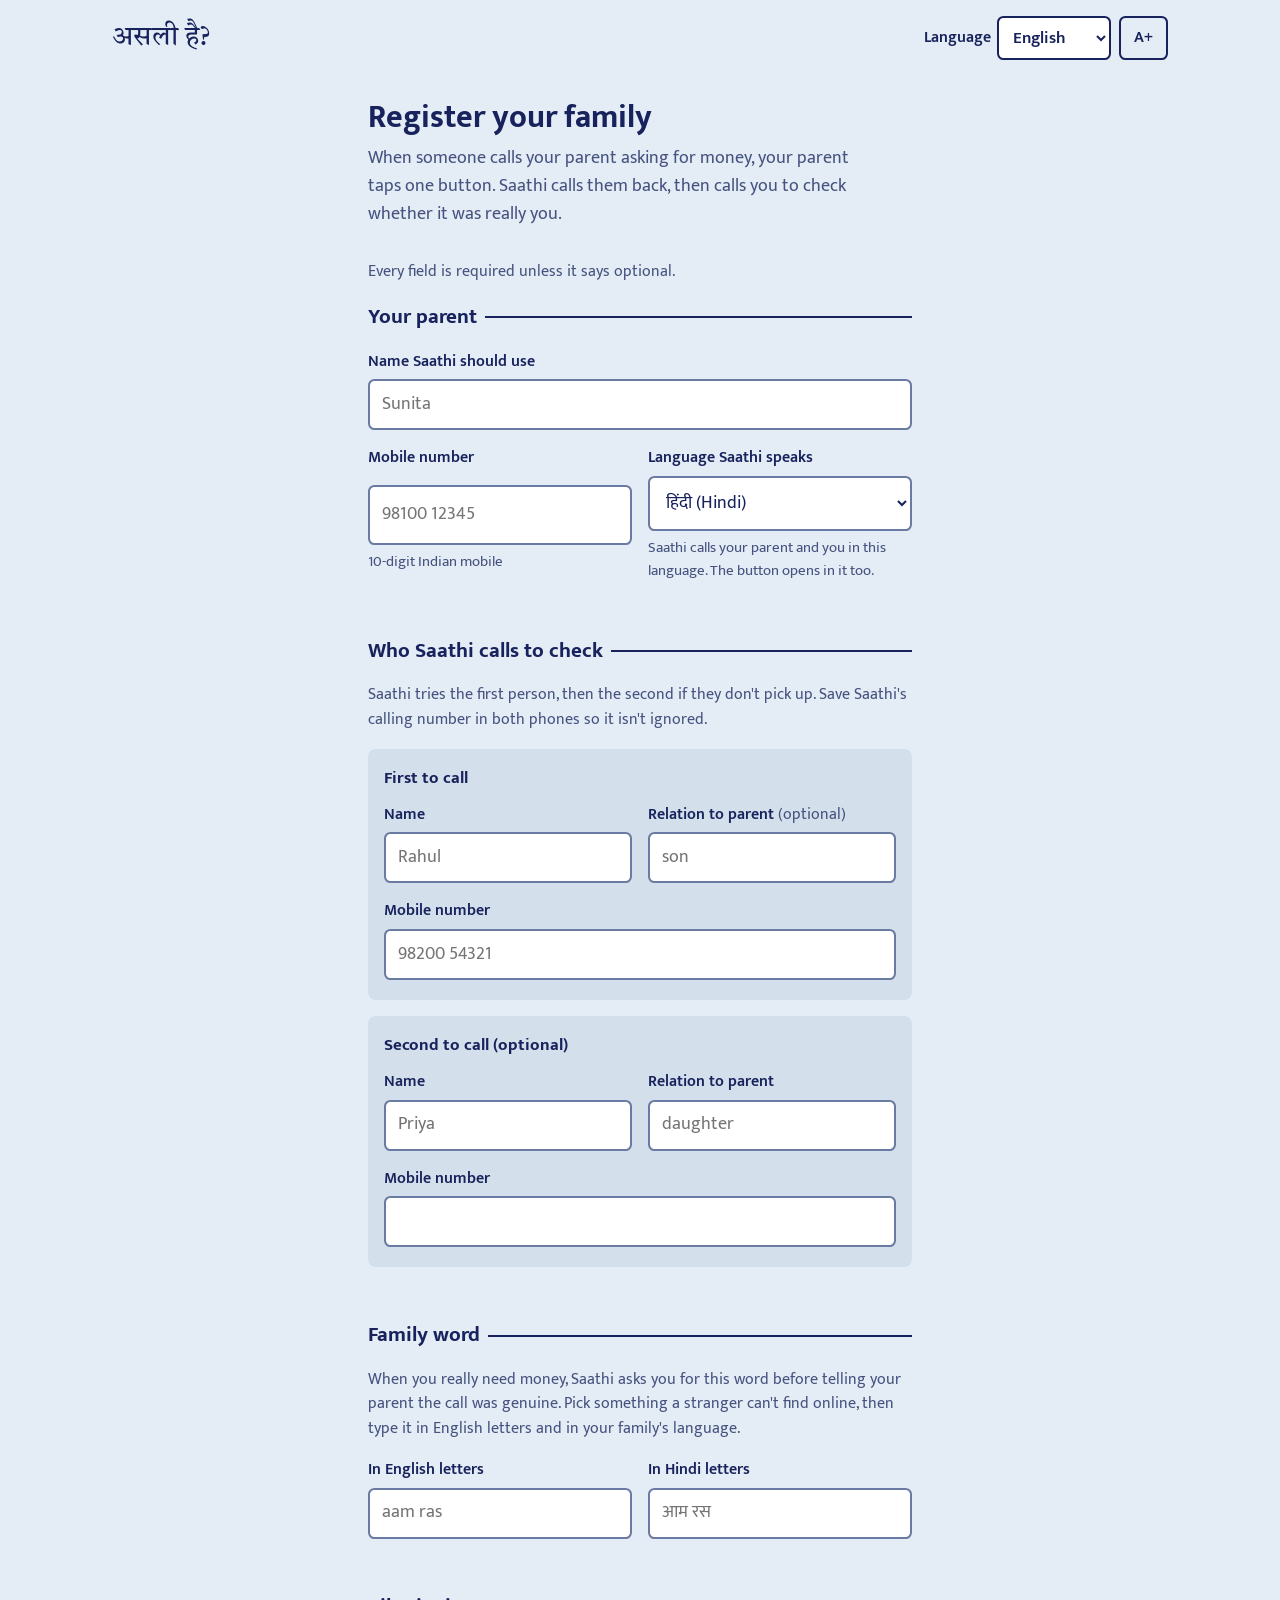
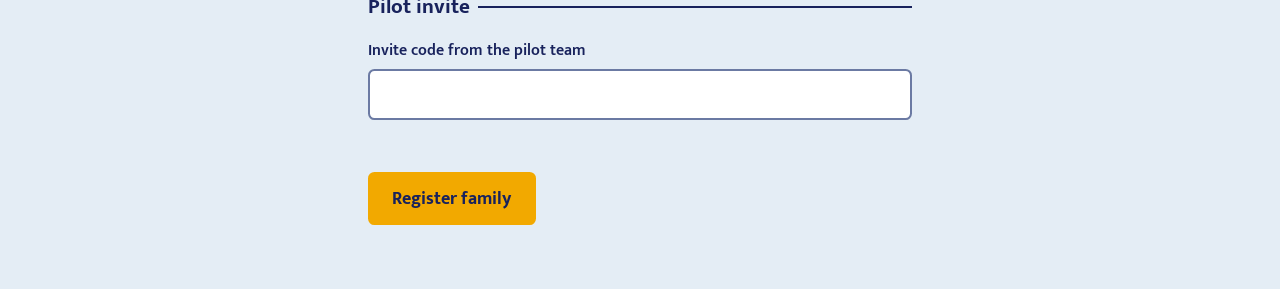
==== commit e56b6120: "Translate whole site" ====
--- a/web/signup.html
+++ b/web/signup.html
@@ -1,5 +1,5 @@
 <!doctype html>
-<html lang="en" data-lang="en" data-title-en="Register your family · Asli hai?" data-title-hi="परिवार जोड़िए · असली है?">
+<html lang="en" data-lang="en" data-i18n-page data-i18n-title="title.signup">
 <head>
   <meta charset="utf-8">
   <meta name="viewport" content="width=device-width, initial-scale=1">
@@ -7,110 +7,116 @@
   <title>Register your family · Asli hai?</title>
   <script>
     (function (d) {
+      var known = ["hi", "en", "bn", "mr", "te", "ta", "gu", "kn", "ml", "pa", "od", "as"];
+      var l = null;
       try {
-        var l = localStorage.getItem("asli-lang");
-        if (l === "hi" || l === "en") { d.dataset.lang = l; d.lang = l; }
+        l = localStorage.getItem("asli-lang");
         if (localStorage.getItem("asli-text") === "large") d.classList.add("large-text");
       } catch (e) {}
+      if (known.indexOf(l) >= 0) { d.dataset.lang = l; d.lang = l === "od" ? "or" : l; }
+      if (d.dataset.lang !== "en") {
+        d.classList.add("i18n-pending");
+        setTimeout(function () { d.classList.remove("i18n-pending"); }, 2500);
+      }
     })(document.documentElement);
   </script>
   <link rel="preconnect" href="https://fonts.googleapis.com">
   <link rel="preconnect" href="https://fonts.gstatic.com" crossorigin>
   <link href="https://fonts.googleapis.com/css2?family=Mukta:wght@400;600;700&family=Tiro+Devanagari+Hindi&display=swap" rel="stylesheet">
-  <link rel="stylesheet" href="style.css">
+  <link rel="stylesheet" href="style.css?v=3">
 </head>
 <body>
-  <a class="skip" href="#main"><span class="t" lang="en">Skip to the form</span><span class="t" lang="hi">फ़ॉर्म पर जाइए</span></a>
+  <a class="skip" href="#main" data-i18n="skip.form">Skip to the form</a>
 
   <header class="bar">
     <a class="mark" href="./" lang="hi">असली है?</a>
-    <div class="prefs" role="group" data-label-en="Display settings" data-label-hi="दिखावट">
-      <button type="button" class="pref" data-set-lang>हिंदी</button>
-      <button type="button" class="pref" data-text-size aria-pressed="false" data-label-en="Larger text" data-label-hi="बड़े अक्षर">A+</button>
+    <div class="prefs" role="group" data-i18n-label="prefs.label" aria-label="Display settings">
+      <label class="lang-pick">
+        <span data-i18n="prefs.language">Language</span>
+        <select data-lang-select>
+          <option value="en" lang="en">English</option>
+          <option value="hi" lang="hi">हिंदी</option>
+          <option value="bn" lang="bn">বাংলা</option>
+          <option value="mr" lang="mr">मराठी</option>
+          <option value="te" lang="te">తెలుగు</option>
+          <option value="ta" lang="ta">தமிழ்</option>
+          <option value="gu" lang="gu">ગુજરાતી</option>
+          <option value="kn" lang="kn">ಕನ್ನಡ</option>
+          <option value="ml" lang="ml">മലയാളം</option>
+          <option value="pa" lang="pa">ਪੰਜਾਬੀ</option>
+          <option value="od" lang="or">ଓଡ଼ିଆ</option>
+          <option value="as" lang="as">অসমীয়া</option>
+        </select>
+      </label>
+      <button type="button" class="pref" data-text-size aria-pressed="false" data-i18n-label="prefs.larger" aria-label="Larger text">A+</button>
     </div>
   </header>
 
   <main id="main" class="signup" tabindex="-1">
-    <h1><span class="t" lang="en">Register your family</span><span class="t" lang="hi">अपना परिवार जोड़िए</span></h1>
-    <p class="lede">
-      <span class="t" lang="en">When someone calls your parent asking for money, your parent taps one button. Saathi calls them back, then calls you to check whether it was really you.</span>
-      <span class="t" lang="hi">जब कोई आपके माता-पिता को कॉल करके पैसे माँगे, तो वो एक बटन दबाते हैं। साथी उन्हें वापस कॉल करती है, फिर आपको कॉल करके पूछती है कि क्या सच में आपने कॉल किया था।</span>
-    </p>
-    <p class="hint"><span class="t" lang="en">Every field is required unless it says optional.</span><span class="t" lang="hi">जिन पर "ज़रूरी नहीं" लिखा है, उनके अलावा सब भरना ज़रूरी है।</span></p>
+    <h1 data-i18n="signup.h1">Register your family</h1>
+    <p class="lede" data-i18n="signup.lede">When someone calls your parent asking for money, your parent taps one button. Saathi calls them back, then calls you to check whether it was really you.</p>
+    <p class="hint" data-i18n="signup.required">Every field is required unless it says optional.</p>
 
     <form id="signup" novalidate>
       <fieldset class="group">
-        <legend><span class="t" lang="en">Your parent</span><span class="t" lang="hi">आपके माता-पिता</span></legend>
+        <legend data-i18n="signup.parent">Your parent</legend>
         <div class="field">
-          <label for="parent_name"><span class="t" lang="en">Name Saathi should use</span><span class="t" lang="hi">साथी किस नाम से बुलाए</span></label>
-          <input id="parent_name" name="parent_name" required autocomplete="off" data-ph-en="Sunita" data-ph-hi="सुनीता" aria-describedby="parent_name-error">
+          <label for="parent_name" data-i18n="signup.parentName">Name Saathi should use</label>
+          <input id="parent_name" name="parent_name" required autocomplete="off" data-i18n-ph="signup.parentNamePh" placeholder="Sunita" aria-describedby="parent_name-error">
           <p class="help" id="parent_name-error" hidden></p>
         </div>
         <div class="pair">
           <div class="field">
-            <label for="parent_phone"><span class="t" lang="en">Mobile number</span><span class="t" lang="hi">मोबाइल नंबर</span></label>
-            <input id="parent_phone" name="parent_phone" required type="tel" inputmode="tel" autocomplete="off" data-ph-en="98100 12345" data-ph-hi="98100 12345" aria-describedby="phone-help parent_phone-error">
-            <p class="help" id="phone-help"><span class="t" lang="en">10-digit Indian mobile</span><span class="t" lang="hi">10 अंकों का भारतीय मोबाइल</span></p>
+            <label for="parent_phone" data-i18n="signup.mobile">Mobile number</label>
+            <input id="parent_phone" name="parent_phone" required type="tel" inputmode="tel" autocomplete="off" placeholder="98100 12345" aria-describedby="phone-help parent_phone-error">
+            <p class="help" id="phone-help" data-i18n="signup.phoneHelp">10-digit Indian mobile</p>
             <p class="help" id="parent_phone-error" hidden></p>
           </div>
           <div class="field">
-            <label for="language"><span class="t" lang="en">Language Saathi speaks</span><span class="t" lang="hi">साथी की भाषा</span></label>
-            <select id="language" name="language" aria-describedby="language-help">
-              <option value="hi" lang="hi">हिंदी (Hindi)</option>
-              <option value="en" lang="en">English</option>
-              <option value="bn" lang="bn">বাংলা (Bengali)</option>
-              <option value="mr" lang="mr">मराठी (Marathi)</option>
-              <option value="te" lang="te">తెలుగు (Telugu)</option>
-              <option value="ta" lang="ta">தமிழ் (Tamil)</option>
-              <option value="gu" lang="gu">ગુજરાતી (Gujarati)</option>
-              <option value="kn" lang="kn">ಕನ್ನಡ (Kannada)</option>
-              <option value="ml" lang="ml">മലയാളം (Malayalam)</option>
-              <option value="pa" lang="pa">ਪੰਜਾਬੀ (Punjabi)</option>
-              <option value="od" lang="or">ଓଡ଼ିଆ (Odia)</option>
-              <option value="as" lang="as">অসমীয়া (Assamese)</option>
-            </select>
-            <p class="help" id="language-help"><span class="t" lang="en">Saathi calls your parent and you in this language. The button opens in it too.</span><span class="t" lang="hi">साथी इसी भाषा में आपके माता-पिता और आपको कॉल करेगी। बटन भी इसी भाषा में खुलेगा।</span></p>
+            <label for="language" data-i18n="signup.callLanguage">Language Saathi speaks</label>
+            <select id="language" name="language" aria-describedby="language-help"></select>
+            <p class="help" id="language-help" data-i18n="signup.languageHelp">Saathi calls your parent and you in this language. The button opens in it too.</p>
           </div>
         </div>
       </fieldset>
 
       <fieldset class="group">
-        <legend><span class="t" lang="en">Who Saathi calls to check</span><span class="t" lang="hi">साथी जाँच के लिए किसे कॉल करे</span></legend>
-        <p class="hint"><span class="t" lang="en">Saathi tries the first person, then the second if they don't pick up. Save Saathi's calling number in both phones so it isn't ignored.</span><span class="t" lang="hi">साथी पहले व्यक्ति को कॉल करती है, वो न उठाएँ तो दूसरे को। साथी का नंबर दोनों फ़ोन में सेव कर लीजिए ताकि कॉल छूटे नहीं।</span></p>
+        <legend data-i18n="signup.who">Who Saathi calls to check</legend>
+        <p class="hint" data-i18n="signup.whoHint">Saathi tries the first person, then the second if they don't pick up. Save Saathi's calling number in both phones so it isn't ignored.</p>
         <div class="contact" role="group" aria-labelledby="c1-title">
-          <h2 id="c1-title"><span class="t" lang="en">First to call</span><span class="t" lang="hi">पहले कॉल</span></h2>
+          <h2 id="c1-title" data-i18n="signup.first">First to call</h2>
           <div class="pair">
             <div class="field">
-              <label for="c1_name"><span class="t" lang="en">Name</span><span class="t" lang="hi">नाम</span></label>
-              <input id="c1_name" required autocomplete="off" data-ph-en="Rahul" data-ph-hi="राहुल" aria-describedby="c1_name-error">
+              <label for="c1_name" data-i18n="signup.name">Name</label>
+              <input id="c1_name" required autocomplete="off" data-i18n-ph="signup.namePh1" placeholder="Rahul" aria-describedby="c1_name-error">
               <p class="help" id="c1_name-error" hidden></p>
             </div>
             <div class="field">
-              <label for="c1_relation"><span class="t" lang="en">Relation to parent</span><span class="t" lang="hi">रिश्ता</span> <span class="optional"><span class="t" lang="en">(optional)</span><span class="t" lang="hi">(ज़रूरी नहीं)</span></span></label>
-              <input id="c1_relation" autocomplete="off" data-ph-en="beta" data-ph-hi="बेटा">
+              <label for="c1_relation"><span data-i18n="signup.relation">Relation to parent</span> <span class="optional" data-i18n="signup.optional">(optional)</span></label>
+              <input id="c1_relation" autocomplete="off" data-i18n-ph="signup.relationPh1" placeholder="son">
             </div>
           </div>
           <div class="field">
-            <label for="c1_phone"><span class="t" lang="en">Mobile number</span><span class="t" lang="hi">मोबाइल नंबर</span></label>
-            <input id="c1_phone" required type="tel" inputmode="tel" autocomplete="off" data-ph-en="98200 54321" data-ph-hi="98200 54321" aria-describedby="c1_phone-error">
+            <label for="c1_phone" data-i18n="signup.mobile">Mobile number</label>
+            <input id="c1_phone" required type="tel" inputmode="tel" autocomplete="off" placeholder="98200 54321" aria-describedby="c1_phone-error">
             <p class="help" id="c1_phone-error" hidden></p>
           </div>
         </div>
         <div class="contact" role="group" aria-labelledby="c2-title">
-          <h2 id="c2-title"><span class="t" lang="en">Second to call</span><span class="t" lang="hi">फिर कॉल</span> <span class="optional"><span class="t" lang="en">(optional)</span><span class="t" lang="hi">(ज़रूरी नहीं)</span></span></h2>
+          <h2 id="c2-title"><span data-i18n="signup.second">Second to call</span> <span class="optional" data-i18n="signup.optional">(optional)</span></h2>
           <div class="pair">
             <div class="field">
-              <label for="c2_name"><span class="t" lang="en">Name</span><span class="t" lang="hi">नाम</span></label>
-              <input id="c2_name" autocomplete="off" data-ph-en="Priya" data-ph-hi="प्रिया" aria-describedby="c2_name-error">
+              <label for="c2_name" data-i18n="signup.name">Name</label>
+              <input id="c2_name" autocomplete="off" data-i18n-ph="signup.namePh2" placeholder="Priya" aria-describedby="c2_name-error">
               <p class="help" id="c2_name-error" hidden></p>
             </div>
             <div class="field">
-              <label for="c2_relation"><span class="t" lang="en">Relation to parent</span><span class="t" lang="hi">रिश्ता</span></label>
-              <input id="c2_relation" autocomplete="off" data-ph-en="beti" data-ph-hi="बेटी">
+              <label for="c2_relation" data-i18n="signup.relation">Relation to parent</label>
+              <input id="c2_relation" autocomplete="off" data-i18n-ph="signup.relationPh2" placeholder="daughter">
             </div>
           </div>
           <div class="field">
-            <label for="c2_phone"><span class="t" lang="en">Mobile number</span><span class="t" lang="hi">मोबाइल नंबर</span></label>
+            <label for="c2_phone" data-i18n="signup.mobile">Mobile number</label>
             <input id="c2_phone" type="tel" inputmode="tel" autocomplete="off" aria-describedby="c2_phone-error">
             <p class="help" id="c2_phone-error" hidden></p>
           </div>
@@ -118,12 +124,12 @@
       </fieldset>
 
       <fieldset class="group">
-        <legend><span class="t" lang="en">Family word</span><span class="t" lang="hi">परिवार का शब्द</span></legend>
-        <p class="hint" id="word-help"><span class="t" lang="en">When you really need money, Saathi asks you for this word before telling your parent the call was genuine. Pick something a stranger can't find online, then type it in English letters and in your family's language.</span><span class="t" lang="hi">जब सच में आपको पैसे चाहिए हों, तो साथी आपके माता-पिता को "कॉल असली है" बताने से पहले आपसे यह शब्द पूछेगी। ऐसा शब्द चुनिए जो कोई अजनबी इंटरनेट पर न ढूँढ सके, फिर उसे अंग्रेज़ी अक्षरों में और अपनी भाषा के अक्षरों में लिखिए।</span></p>
+        <legend data-i18n="signup.word">Family word</legend>
+        <p class="hint" id="word-help" data-i18n="signup.wordHint">When you really need money, Saathi asks you for this word before telling your parent the call was genuine. Pick something a stranger can't find online, then type it in English letters and in your family's language.</p>
         <div class="pair">
           <div class="field">
-            <label for="family_word_latin"><span class="t" lang="en">In English letters</span><span class="t" lang="hi">अंग्रेज़ी अक्षरों में</span></label>
-            <input id="family_word_latin" required autocomplete="off" spellcheck="false" data-ph-en="aam ras" data-ph-hi="aam ras" aria-describedby="word-help family_word_latin-error">
+            <label for="family_word_latin" data-i18n="signup.wordLatin">In English letters</label>
+            <input id="family_word_latin" required autocomplete="off" spellcheck="false" placeholder="aam ras" aria-describedby="word-help family_word_latin-error">
             <p class="help" id="family_word_latin-error" hidden></p>
           </div>
           <div class="field" id="native-field">
@@ -135,75 +141,62 @@
       </fieldset>
 
       <fieldset class="group">
-        <legend><span class="t" lang="en">Pilot invite</span><span class="t" lang="hi">पायलट निमंत्रण</span></legend>
+        <legend data-i18n="signup.invite">Pilot invite</legend>
         <div class="field">
-          <label for="invite_code"><span class="t" lang="en">Invite code from the pilot team</span><span class="t" lang="hi">पायलट टीम से मिला कोड</span></label>
+          <label for="invite_code" data-i18n="signup.inviteLabel">Invite code from the pilot team</label>
           <input id="invite_code" autocomplete="off" aria-describedby="invite_code-error">
           <p class="help" id="invite_code-error" hidden></p>
         </div>
       </fieldset>
 
-      <button class="button primary" type="submit"><span class="t" lang="en">Register family</span><span class="t" lang="hi">परिवार जोड़िए</span></button>
+      <button class="button primary" type="submit" data-i18n="signup.submit">Register family</button>
       <p id="form-error" class="form-error" role="alert" hidden></p>
     </form>
 
     <section id="done" class="done" hidden aria-labelledby="done-title">
-      <h2 id="done-title" tabindex="-1"><span class="t" lang="en">Family registered</span><span class="t" lang="hi">परिवार जुड़ गया</span></h2>
-      <p><span class="t" lang="en">Open this link on your parent's phone and add it to the home screen. That is their button.</span><span class="t" lang="hi">यह लिंक अपने माता-पिता के फ़ोन पर खोलिए और होम स्क्रीन पर जोड़िए। यही उनका बटन है।</span></p>
+      <h2 id="done-title" tabindex="-1" data-i18n="signup.done">Family registered</h2>
+      <p data-i18n="signup.doneBody">Open this link on your parent's phone and add it to the home screen. That is their button.</p>
       <div class="link-row">
-        <input id="tap-link" readonly data-label-en="Your parent's button link" data-label-hi="माता-पिता के बटन का लिंक">
+        <input id="tap-link" readonly data-i18n-label="signup.linkLabel" aria-label="Your parent's button link">
         <button id="copy" class="button secondary" type="button"></button>
       </div>
       <p id="copy-status" class="sr-only" role="status"></p>
       <ol>
-        <li><span class="t" lang="en">On your parent's phone, open the link in Chrome.</span><span class="t" lang="hi">माता-पिता के फ़ोन पर यह लिंक Chrome में खोलिए।</span></li>
-        <li><span class="t" lang="en">Tap the menu, then “Add to Home screen”.</span><span class="t" lang="hi">मेन्यू दबाइए, फिर “Add to Home screen” चुनिए।</span></li>
-        <li><span class="t" lang="en">Tell your parent: before paying anyone who calls, press the yellow button.</span><span class="t" lang="hi">माता-पिता को बताइए: कॉल पर किसी को भी पैसे देने से पहले, पीला बटन दबाइए।</span></li>
+        <li data-i18n="signup.step1">On your parent's phone, open the link in Chrome.</li>
+        <li data-i18n="signup.step2">Tap the menu, then “Add to Home screen”.</li>
+        <li data-i18n="signup.step3">Tell your parent: before paying anyone who calls, press the yellow button.</li>
       </ol>
     </section>
   </main>
 
-  <script src="site.js"></script>
+  <script src="site.js?v=3"></script>
   <script>
-    const COPY = {
-      required: { en: "Fill this in.", hi: "यह भरिए।" },
-      phone: { en: "Use a 10-digit Indian mobile number.", hi: "10 अंकों का भारतीय मोबाइल नंबर लिखिए।" },
-      contactPair: { en: "Add a mobile number for this person, or clear their name.", hi: "इस व्यक्ति का मोबाइल नंबर लिखिए, या नाम हटा दीजिए।" },
-      contactName: { en: "Add this person's name.", hi: "इस व्यक्ति का नाम लिखिए।" },
-      script: { en: "Type the word in {lang} letters.", hi: "शब्द {lang} अक्षरों में लिखिए।" },
-      nativeLabel: { en: "In {lang} letters", hi: "{lang} अक्षरों में" },
-      summary: { en: "Some details need fixing. The first one is highlighted.", hi: "कुछ जानकारी ठीक करनी है। पहली वाली पर कर्सर है।" },
-      invite: { en: "That invite code isn't valid. Ask the pilot team for yours.", hi: "यह कोड सही नहीं है। पायलट टीम से अपना कोड माँगिए।" },
-      duplicate: { en: "This parent's number is already registered.", hi: "यह नंबर पहले से जुड़ा हुआ है।" },
-      server: { en: "Registration didn't go through. Check the details and try again.", hi: "परिवार नहीं जुड़ पाया। जानकारी जाँचकर फिर कोशिश कीजिए।" },
-      network: { en: "Couldn't reach the server. Check your connection and try again.", hi: "सर्वर तक नहीं पहुँच पाए। इंटरनेट जाँचकर फिर कोशिश कीजिए।" },
-      copy: { en: "Copy", hi: "कॉपी" },
-      copied: { en: "Copied", hi: "कॉपी हो गया" },
-    };
-
     const LANGS = {
-      hi: { en: "Hindi", hi: "हिंदी", script: /[ऀ-ॿ]/, lang: "hi", sample: "आम रस" },
-      en: { en: "English", hi: "अंग्रेज़ी", script: null },
-      bn: { en: "Bengali", hi: "बांग्ला", script: /[ঀ-৿]/, lang: "bn", sample: "আম" },
-      mr: { en: "Marathi", hi: "मराठी", script: /[ऀ-ॿ]/, lang: "mr", sample: "आंबा" },
-      te: { en: "Telugu", hi: "तेलुगु", script: /[ఀ-౿]/, lang: "te", sample: "మామిడి" },
-      ta: { en: "Tamil", hi: "तमिल", script: /[஀-௿]/, lang: "ta", sample: "மாம்பழம்" },
-      gu: { en: "Gujarati", hi: "गुजराती", script: /[઀-૿]/, lang: "gu", sample: "કેરી" },
-      kn: { en: "Kannada", hi: "कन्नड़", script: /[ಀ-೿]/, lang: "kn", sample: "ಮಾವು" },
-      ml: { en: "Malayalam", hi: "मलयालम", script: /[ഀ-ൿ]/, lang: "ml", sample: "മാങ്ങ" },
-      pa: { en: "Punjabi", hi: "पंजाबी", script: /[਀-੿]/, lang: "pa", sample: "ਅੰਬ" },
-      od: { en: "Odia", hi: "ओड़िया", script: /[଀-୿]/, lang: "or", sample: "ଆମ୍ବ" },
-      as: { en: "Assamese", hi: "असमिया", script: /[ঀ-৿]/, lang: "as", sample: "আম" },
+      hi: { native: "हिंदी", script: /[ऀ-ॿ]/, sample: "आम रस" },
+      en: { native: "English", script: null },
+      bn: { native: "বাংলা", script: /[ঀ-৿]/, sample: "আম" },
+      mr: { native: "मराठी", script: /[ऀ-ॿ]/, sample: "आंबा" },
+      te: { native: "తెలుగు", script: /[ఀ-౿]/, sample: "మామిడి" },
+      ta: { native: "தமிழ்", script: /[஀-௿]/, sample: "மாம்பழம்" },
+      gu: { native: "ગુજરાતી", script: /[઀-૿]/, sample: "કેરી" },
+      kn: { native: "ಕನ್ನಡ", script: /[ಀ-೿]/, sample: "ಮಾವು" },
+      ml: { native: "മലയാളം", script: /[ഀ-ൿ]/, sample: "മാങ്ങ" },
+      pa: { native: "ਪੰਜਾਬੀ", script: /[਀-੿]/, sample: "ਅੰਬ" },
+      od: { native: "ଓଡ଼ିଆ", script: /[଀-୿]/, sample: "ଆମ୍ବ" },
+      as: { native: "অসমীয়া", script: /[ঀ-৿]/, sample: "আম" },
     };
 
     const form = document.getElementById("signup");
     const formError = document.getElementById("form-error");
+    const callSelect = document.getElementById("language");
     const copyBtn = document.getElementById("copy");
     const copyStatus = document.getElementById("copy-status");
     const val = (id) => document.getElementById(id).value.trim();
+    const htmlLang = (code) => (code === "od" ? "or" : code);
     let errors = {};
     let formMessage = null;
     let copied = false;
+    let callChosen = false;
 
     const isPhone = (raw) => {
       let digits = raw.replace(/\D/g, "");
@@ -212,37 +205,48 @@
       return /^[6-9]\d{9}$/.test(digits);
     };
 
-    function fill(copy, lang) {
-      return asli.pick(copy).replace("{lang}", asli.pick(lang));
-    }
-
-    function paintLanguage() {
-      const lang = LANGS[val("language")];
+    const langName = () => asli.t("lang." + callSelect.value);
+
+    function paintCallOptions() {
+      const page = asli.lang();
+      const current = callChosen ? callSelect.value : page === "en" ? "hi" : page;
+      callSelect.replaceChildren(...Object.entries(LANGS).map(([code, lang]) => {
+        const option = document.createElement("option");
+        option.value = code;
+        option.lang = htmlLang(code);
+        option.textContent = code === page ? lang.native : `${lang.native} (${asli.t("lang." + code)})`;
+        return option;
+      }));
+      callSelect.value = current;
+    }
+
+    function paintWordField() {
+      const lang = LANGS[callSelect.value];
       const input = document.getElementById("family_word_native");
       document.getElementById("native-field").hidden = !lang.script;
       input.required = Boolean(lang.script);
-      document.getElementById("native-label").textContent = lang.script ? fill(COPY.nativeLabel, lang) : "";
+      document.getElementById("native-label").textContent = lang.script ? asli.t("signup.wordNative", { lang: langName() }) : "";
       if (lang.script) {
-        input.lang = lang.lang;
+        input.lang = htmlLang(callSelect.value);
         input.placeholder = lang.sample;
       }
     }
 
     function paint() {
-      paintLanguage();
+      paintWordField();
       document.querySelectorAll("#signup input").forEach((input) => {
         const box = document.getElementById(input.id + "-error");
         const key = errors[input.id];
         input.setAttribute("aria-invalid", key ? "true" : "false");
         if (box) {
           box.hidden = !key;
-          box.textContent = key ? fill(COPY[key], LANGS[val("language")]) : "";
+          box.textContent = key ? asli.t("err." + key, { lang: langName() }) : "";
           box.classList.toggle("form-error", Boolean(key));
         }
       });
       formError.hidden = !formMessage;
-      formError.textContent = formMessage ? asli.pick(COPY[formMessage]) : "";
-      copyBtn.textContent = asli.pick(copied ? COPY.copied : COPY.copy);
+      formError.textContent = formMessage ? asli.t("err." + formMessage) : "";
+      copyBtn.textContent = asli.t(copied ? "signup.copied" : "signup.copy");
     }
 
     function validate() {
@@ -257,7 +261,7 @@
       if (!val("c2_name") && val("c2_phone")) found.c2_name = "contactName";
       if (val("c2_phone") && !isPhone(val("c2_phone"))) found.c2_phone = "phone";
       if (!val("family_word_latin")) found.family_word_latin = "required";
-      const lang = LANGS[val("language")];
+      const lang = LANGS[callSelect.value];
       if (lang.script) {
         if (!val("family_word_native")) found.family_word_native = "required";
         else if (!lang.script.test(val("family_word_native"))) found.family_word_native = "script";
@@ -273,12 +277,16 @@
       if (first) document.getElementById(first).focus();
     }
 
-    asli.onLang(paint);
-    document.getElementById("language").addEventListener("change", () => {
+    asli.onLang(() => {
+      paintCallOptions();
+      paint();
+    });
+
+    callSelect.addEventListener("change", () => {
+      callChosen = true;
       delete errors.family_word_native;
       paint();
     });
-    paint();
 
     form.addEventListener("submit", async (event) => {
       event.preventDefault();
@@ -298,10 +306,10 @@
           body: JSON.stringify({
             parent_name: val("parent_name"),
             parent_phone: val("parent_phone"),
-            language: val("language"),
+            language: callSelect.value,
             contacts,
             family_word_latin: val("family_word_latin"),
-            family_word_native: LANGS[val("language")].script ? val("family_word_native") : "",
+            family_word_native: LANGS[callSelect.value].script ? val("family_word_native") : "",
             invite_code: val("invite_code"),
           }),
         });
@@ -326,7 +334,7 @@
         await navigator.clipboard.writeText(link.value);
         copied = true;
         paint();
-        copyStatus.textContent = asli.pick(COPY.copied);
+        copyStatus.textContent = asli.t("signup.copied");
       } catch {
         link.select();
       }
--- a/web/style.css
+++ b/web/style.css
@@ -32,8 +32,16 @@
   line-height: 1.55;
 }
 
-html[data-lang="en"] .t[lang="hi"],
-html[data-lang="hi"] .t[lang="en"] { display: none; }
+html.i18n-pending body { visibility: hidden; }
+
+html[data-lang="bn"] body, html[data-lang="as"] body { font-family: "Noto Sans Bengali", "Mukta", system-ui, sans-serif; }
+html[data-lang="ta"] body { font-family: "Noto Sans Tamil", "Mukta", system-ui, sans-serif; }
+html[data-lang="te"] body { font-family: "Noto Sans Telugu", "Mukta", system-ui, sans-serif; }
+html[data-lang="kn"] body { font-family: "Noto Sans Kannada", "Mukta", system-ui, sans-serif; }
+html[data-lang="ml"] body { font-family: "Noto Sans Malayalam", "Mukta", system-ui, sans-serif; }
+html[data-lang="gu"] body { font-family: "Noto Sans Gujarati", "Mukta", system-ui, sans-serif; }
+html[data-lang="pa"] body { font-family: "Noto Sans Gurmukhi", "Mukta", system-ui, sans-serif; }
+html[data-lang="od"] body { font-family: "Noto Sans Oriya", "Mukta", system-ui, sans-serif; }
 
 .mark {
   font-family: "Tiro Devanagari Hindi", serif;
@@ -279,9 +287,13 @@
 
 /* check simulator */
 
+.sim-options { display: flex; flex-wrap: wrap; gap: 0.5rem 2rem; align-items: flex-end; margin-bottom: 1.25rem; }
+
+.sim-options .call-lang { margin: 0; min-width: 14rem; }
+
 .scenarios {
   border: 0;
-  margin: 0 0 1.25rem;
+  margin: 0;
   padding: 0;
   display: flex;
   flex-wrap: wrap;
@@ -370,11 +382,9 @@
   border: 1px solid var(--rule);
 }
 
-.line .hi { display: block; font-size: 1.05rem; line-height: 1.5; }
-
-.line .en { display: block; font-size: 0.92rem; color: var(--ink-soft); margin-top: 0.25rem; }
-
-html[data-lang="hi"] .line .en { display: none; }
+.line .said { display: block; font-size: 1.05rem; line-height: 1.5; }
+
+.line .sub { display: block; font-size: 0.92rem; color: var(--ink-soft); margin-top: 0.25rem; }
 
 .line.agent { align-self: flex-start; }
 
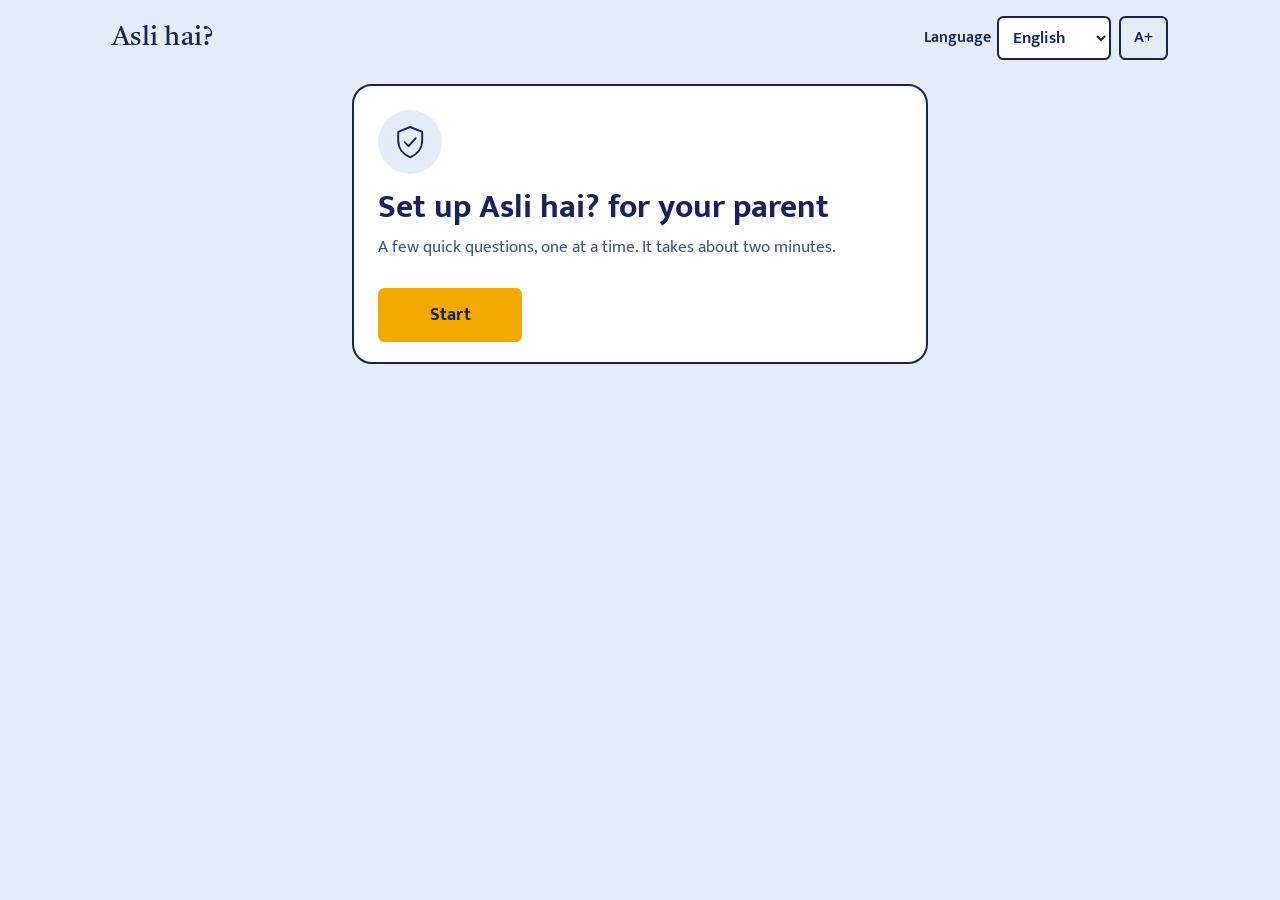
==== commit 6439369d: "Add onboarding questionnaire" ====
--- a/web/signup.html
+++ b/web/signup.html
@@ -7,7 +7,7 @@
   <title>Register your family · Asli hai?</title>
   <script>
     (function (d) {
-      var known = ["hi", "en", "bn", "mr", "te", "ta", "gu", "kn", "ml", "pa", "od", "as"];
+      var known = ["hi", "en", "hi-Latn", "bn", "mr", "te", "ta", "gu", "kn", "ml", "pa", "od", "as"];
       var l = null;
       try {
         l = localStorage.getItem("asli-lang");
@@ -23,18 +23,19 @@
   <link rel="preconnect" href="https://fonts.googleapis.com">
   <link rel="preconnect" href="https://fonts.gstatic.com" crossorigin>
   <link href="https://fonts.googleapis.com/css2?family=Mukta:wght@400;600;700&family=Tiro+Devanagari+Hindi&display=swap" rel="stylesheet">
-  <link rel="stylesheet" href="style.css?v=3">
+  <link rel="stylesheet" href="style.css?v=4">
 </head>
-<body>
+<body class="onboarding">
   <a class="skip" href="#main" data-i18n="skip.form">Skip to the form</a>
 
   <header class="bar">
-    <a class="mark" href="./" lang="hi">असली है?</a>
+    <a class="mark" href="./" data-i18n="brand">Asli hai?</a>
     <div class="prefs" role="group" data-i18n-label="prefs.label" aria-label="Display settings">
       <label class="lang-pick">
         <span data-i18n="prefs.language">Language</span>
         <select data-lang-select>
           <option value="en" lang="en">English</option>
+          <option value="hi-Latn" lang="hi-Latn">Hinglish</option>
           <option value="hi" lang="hi">हिंदी</option>
           <option value="bn" lang="bn">বাংলা</option>
           <option value="mr" lang="mr">मराठी</option>
@@ -52,109 +53,118 @@
     </div>
   </header>
 
-  <main id="main" class="signup" tabindex="-1">
-    <h1 data-i18n="signup.h1">Register your family</h1>
-    <p class="lede" data-i18n="signup.lede">When someone calls your parent asking for money, your parent taps one button. Saathi calls them back, then calls you to check whether it was really you.</p>
-    <p class="hint" data-i18n="signup.required">Every field is required unless it says optional.</p>
-
-    <form id="signup" novalidate>
-      <fieldset class="group">
-        <legend data-i18n="signup.parent">Your parent</legend>
-        <div class="field">
-          <label for="parent_name" data-i18n="signup.parentName">Name Saathi should use</label>
-          <input id="parent_name" name="parent_name" required autocomplete="off" data-i18n-ph="signup.parentNamePh" placeholder="Sunita" aria-describedby="parent_name-error">
-          <p class="help" id="parent_name-error" hidden></p>
+  <main id="main" class="ob" tabindex="-1">
+    <form id="ob" class="ob-card" novalidate>
+      <div class="ob-top" id="ob-top" hidden>
+        <div class="ob-progress" aria-hidden="true"><span id="ob-bar"></span></div>
+        <p class="ob-count" id="ob-count"></p>
+      </div>
+
+      <section class="ob-step" data-step="intro">
+        <div class="ob-icon" aria-hidden="true"><svg viewBox="0 0 48 48"><path d="M24 5 9 11v11c0 10 6.5 17.5 15 21 8.5-3.5 15-11 15-21V11z"/><path d="m17 24 5 5 9-10"/></svg></div>
+        <h1 tabindex="-1" data-i18n="ob.title">Set up Asli hai? for your parent</h1>
+        <p class="ob-hint" data-i18n="ob.intro">A few quick questions, one at a time. It takes about two minutes.</p>
+      </section>
+
+      <section class="ob-step" data-step="parentName" hidden>
+        <div class="ob-icon" aria-hidden="true"><svg viewBox="0 0 48 48"><circle cx="24" cy="16" r="8"/><path d="M9 42c1.5-8.5 7.5-13 15-13s13.5 4.5 15 13"/></svg></div>
+        <h1 tabindex="-1"><label for="parent_name" id="q-parentName"></label></h1>
+        <p class="ob-hint" id="h-parentName"></p>
+        <input id="parent_name" class="ob-input" autocomplete="off" data-i18n-ph="signup.parentNamePh" placeholder="Sunita" aria-describedby="h-parentName parent_name-error">
+        <p class="ob-error" id="parent_name-error" role="alert" hidden></p>
+      </section>
+
+      <section class="ob-step" data-step="parentPhone" hidden>
+        <div class="ob-icon" aria-hidden="true"><svg viewBox="0 0 48 48"><rect x="14" y="4" width="20" height="40" rx="4"/><path d="M21 37h6"/></svg></div>
+        <h1 tabindex="-1"><label for="parent_phone" id="q-parentPhone"></label></h1>
+        <p class="ob-hint" id="h-parentPhone"></p>
+        <input id="parent_phone" class="ob-input" type="tel" inputmode="tel" autocomplete="off" placeholder="98100 12345" aria-describedby="h-parentPhone parent_phone-error">
+        <p class="ob-error" id="parent_phone-error" role="alert" hidden></p>
+      </section>
+
+      <section class="ob-step" data-step="language" hidden>
+        <div class="ob-icon" aria-hidden="true"><svg viewBox="0 0 48 48"><path d="M7 9h26v18H18l-8 7v-7H7z"/><path d="M22 31v4h11l7 6v-6h1V17h-4"/></svg></div>
+        <h1 tabindex="-1" id="q-language"></h1>
+        <p class="ob-hint" id="h-language"></p>
+        <div class="ob-tiles" id="lang-tiles" role="radiogroup" aria-labelledby="q-language" aria-describedby="h-language"></div>
+      </section>
+
+      <section class="ob-step" data-step="first" hidden>
+        <div class="ob-icon" aria-hidden="true"><svg viewBox="0 0 48 48"><circle cx="17" cy="16" r="7"/><path d="M4 40c1-7 6-11 13-11s12 4 13 11"/><circle cx="34" cy="18" r="5"/><path d="M31 29c6 0 11 3 13 10"/></svg></div>
+        <h1 tabindex="-1" id="q-first"></h1>
+        <p class="ob-hint" id="h-first"></p>
+        <label class="ob-label" for="c1_name" data-i18n="signup.name">Name</label>
+        <input id="c1_name" class="ob-input" autocomplete="off" data-i18n-ph="signup.namePh1" placeholder="Rahul" aria-describedby="c1_name-error">
+        <p class="ob-error" id="c1_name-error" role="alert" hidden></p>
+        <fieldset class="ob-chips">
+          <legend id="q-relation"></legend>
+          <input type="radio" name="relation" id="rel-son" value="son" checked><label for="rel-son" data-i18n="ob.rel.son">Son</label>
+          <input type="radio" name="relation" id="rel-daughter" value="daughter"><label for="rel-daughter" data-i18n="ob.rel.daughter">Daughter</label>
+          <input type="radio" name="relation" id="rel-other" value="other"><label for="rel-other" data-i18n="ob.rel.other">Someone else</label>
+        </fieldset>
+        <input id="c1_relation" class="ob-input small" autocomplete="off" data-i18n-ph="ob.relOther" placeholder="Their relation" data-i18n-label="ob.relOther" aria-label="Their relation" hidden>
+      </section>
+
+      <section class="ob-step" data-step="firstPhone" hidden>
+        <div class="ob-icon" aria-hidden="true"><svg viewBox="0 0 48 48"><path d="M12 6h8l3 9-5 3c2 5 6 9 11 11l3-5 9 3v8c0 2-2 4-4 4C20 39 9 28 8 10c0-2 2-4 4-4z"/></svg></div>
+        <h1 tabindex="-1"><label for="c1_phone" id="q-firstPhone"></label></h1>
+        <p class="ob-hint" id="h-firstPhone"></p>
+        <input id="c1_phone" class="ob-input" type="tel" inputmode="tel" autocomplete="off" placeholder="98200 54321" aria-describedby="h-firstPhone c1_phone-error">
+        <p class="ob-error" id="c1_phone-error" role="alert" hidden></p>
+      </section>
+
+      <section class="ob-step" data-step="second" hidden>
+        <div class="ob-icon" aria-hidden="true"><svg viewBox="0 0 48 48"><circle cx="20" cy="16" r="7"/><path d="M7 40c1-7 6-11 13-11 4 0 7 1 9 3"/><path d="M36 28v12M30 34h12"/></svg></div>
+        <h1 tabindex="-1" id="q-second"></h1>
+        <p class="ob-hint" id="h-second"></p>
+        <label class="ob-label" for="c2_name" data-i18n="signup.name">Name</label>
+        <input id="c2_name" class="ob-input" autocomplete="off" data-i18n-ph="signup.namePh2" placeholder="Priya" aria-describedby="c2_name-error">
+        <p class="ob-error" id="c2_name-error" role="alert" hidden></p>
+        <label class="ob-label" for="c2_phone" data-i18n="signup.mobile">Mobile number</label>
+        <input id="c2_phone" class="ob-input" type="tel" inputmode="tel" autocomplete="off" aria-describedby="c2_phone-error">
+        <p class="ob-error" id="c2_phone-error" role="alert" hidden></p>
+      </section>
+
+      <section class="ob-step" data-step="word" hidden>
+        <div class="ob-icon" aria-hidden="true"><svg viewBox="0 0 48 48"><circle cx="15" cy="24" r="8"/><path d="M23 24h20M37 24v7M43 24v5"/></svg></div>
+        <h1 tabindex="-1" id="q-word" data-i18n="ob.q.word">Choose a family word</h1>
+        <p class="ob-hint" id="h-word"></p>
+        <label class="ob-label" for="family_word_latin" data-i18n="signup.wordLatin">In English letters</label>
+        <input id="family_word_latin" class="ob-input" autocomplete="off" spellcheck="false" placeholder="aam ras" aria-describedby="h-word family_word_latin-error">
+        <p class="ob-error" id="family_word_latin-error" role="alert" hidden></p>
+        <div id="native-field">
+          <label class="ob-label" for="family_word_native" id="native-label"></label>
+          <input id="family_word_native" class="ob-input" autocomplete="off" spellcheck="false" lang="hi" placeholder="आम रस" aria-describedby="h-word family_word_native-error">
+          <p class="ob-error" id="family_word_native-error" role="alert" hidden></p>
         </div>
-        <div class="pair">
-          <div class="field">
-            <label for="parent_phone" data-i18n="signup.mobile">Mobile number</label>
-            <input id="parent_phone" name="parent_phone" required type="tel" inputmode="tel" autocomplete="off" placeholder="98100 12345" aria-describedby="phone-help parent_phone-error">
-            <p class="help" id="phone-help" data-i18n="signup.phoneHelp">10-digit Indian mobile</p>
-            <p class="help" id="parent_phone-error" hidden></p>
-          </div>
-          <div class="field">
-            <label for="language" data-i18n="signup.callLanguage">Language Saathi speaks</label>
-            <select id="language" name="language" aria-describedby="language-help"></select>
-            <p class="help" id="language-help" data-i18n="signup.languageHelp">Saathi calls your parent and you in this language. The button opens in it too.</p>
-          </div>
-        </div>
-      </fieldset>
-
-      <fieldset class="group">
-        <legend data-i18n="signup.who">Who Saathi calls to check</legend>
-        <p class="hint" data-i18n="signup.whoHint">Saathi tries the first person, then the second if they don't pick up. Save Saathi's calling number in both phones so it isn't ignored.</p>
-        <div class="contact" role="group" aria-labelledby="c1-title">
-          <h2 id="c1-title" data-i18n="signup.first">First to call</h2>
-          <div class="pair">
-            <div class="field">
-              <label for="c1_name" data-i18n="signup.name">Name</label>
-              <input id="c1_name" required autocomplete="off" data-i18n-ph="signup.namePh1" placeholder="Rahul" aria-describedby="c1_name-error">
-              <p class="help" id="c1_name-error" hidden></p>
-            </div>
-            <div class="field">
-              <label for="c1_relation"><span data-i18n="signup.relation">Relation to parent</span> <span class="optional" data-i18n="signup.optional">(optional)</span></label>
-              <input id="c1_relation" autocomplete="off" data-i18n-ph="signup.relationPh1" placeholder="son">
-            </div>
-          </div>
-          <div class="field">
-            <label for="c1_phone" data-i18n="signup.mobile">Mobile number</label>
-            <input id="c1_phone" required type="tel" inputmode="tel" autocomplete="off" placeholder="98200 54321" aria-describedby="c1_phone-error">
-            <p class="help" id="c1_phone-error" hidden></p>
-          </div>
-        </div>
-        <div class="contact" role="group" aria-labelledby="c2-title">
-          <h2 id="c2-title"><span data-i18n="signup.second">Second to call</span> <span class="optional" data-i18n="signup.optional">(optional)</span></h2>
-          <div class="pair">
-            <div class="field">
-              <label for="c2_name" data-i18n="signup.name">Name</label>
-              <input id="c2_name" autocomplete="off" data-i18n-ph="signup.namePh2" placeholder="Priya" aria-describedby="c2_name-error">
-              <p class="help" id="c2_name-error" hidden></p>
-            </div>
-            <div class="field">
-              <label for="c2_relation" data-i18n="signup.relation">Relation to parent</label>
-              <input id="c2_relation" autocomplete="off" data-i18n-ph="signup.relationPh2" placeholder="daughter">
-            </div>
-          </div>
-          <div class="field">
-            <label for="c2_phone" data-i18n="signup.mobile">Mobile number</label>
-            <input id="c2_phone" type="tel" inputmode="tel" autocomplete="off" aria-describedby="c2_phone-error">
-            <p class="help" id="c2_phone-error" hidden></p>
-          </div>
-        </div>
-      </fieldset>
-
-      <fieldset class="group">
-        <legend data-i18n="signup.word">Family word</legend>
-        <p class="hint" id="word-help" data-i18n="signup.wordHint">When you really need money, Saathi asks you for this word before telling your parent the call was genuine. Pick something a stranger can't find online, then type it in English letters and in your family's language.</p>
-        <div class="pair">
-          <div class="field">
-            <label for="family_word_latin" data-i18n="signup.wordLatin">In English letters</label>
-            <input id="family_word_latin" required autocomplete="off" spellcheck="false" placeholder="aam ras" aria-describedby="word-help family_word_latin-error">
-            <p class="help" id="family_word_latin-error" hidden></p>
-          </div>
-          <div class="field" id="native-field">
-            <label for="family_word_native" id="native-label"></label>
-            <input id="family_word_native" required autocomplete="off" spellcheck="false" lang="hi" placeholder="आम रस" aria-describedby="word-help family_word_native-error">
-            <p class="help" id="family_word_native-error" hidden></p>
-          </div>
-        </div>
-      </fieldset>
-
-      <fieldset class="group">
-        <legend data-i18n="signup.invite">Pilot invite</legend>
-        <div class="field">
-          <label for="invite_code" data-i18n="signup.inviteLabel">Invite code from the pilot team</label>
-          <input id="invite_code" autocomplete="off" aria-describedby="invite_code-error">
-          <p class="help" id="invite_code-error" hidden></p>
-        </div>
-      </fieldset>
-
-      <button class="button primary" type="submit" data-i18n="signup.submit">Register family</button>
-      <p id="form-error" class="form-error" role="alert" hidden></p>
+      </section>
+
+      <section class="ob-step" data-step="invite" hidden>
+        <div class="ob-icon" aria-hidden="true"><svg viewBox="0 0 48 48"><path d="M6 14h36v6a4 4 0 0 0 0 8v6H6v-6a4 4 0 0 0 0-8z"/><path d="M30 14v20" stroke-dasharray="3 3"/></svg></div>
+        <h1 tabindex="-1"><label for="invite_code" id="q-invite" data-i18n="ob.q.invite">Enter your pilot invite code</label></h1>
+        <p class="ob-hint" id="h-invite" data-i18n="ob.h.invite">The pilot team gives you this code.</p>
+        <input id="invite_code" class="ob-input" autocomplete="off" aria-describedby="h-invite invite_code-error">
+        <p class="ob-error" id="invite_code-error" role="alert" hidden></p>
+      </section>
+
+      <section class="ob-step" data-step="review" hidden>
+        <div class="ob-icon" aria-hidden="true"><svg viewBox="0 0 48 48"><rect x="9" y="6" width="30" height="36" rx="3"/><path d="m15 17 3 3 5-5M15 29l3 3 5-5M27 18h6M27 30h6"/></svg></div>
+        <h1 tabindex="-1" data-i18n="ob.q.review">Check the details</h1>
+        <p class="ob-hint" data-i18n="ob.h.review">Change anything that isn't right, then register.</p>
+        <dl class="ob-review" id="ob-review"></dl>
+        <p class="ob-error" id="form-error" role="alert" hidden></p>
+      </section>
+
+      <div class="ob-nav" id="ob-nav">
+        <button type="button" class="button secondary" id="ob-back" data-i18n="ob.back" hidden>Back</button>
+        <button type="button" class="button secondary" id="ob-skip" data-i18n="ob.skip" hidden>Skip</button>
+        <button type="submit" class="button primary" id="ob-next" data-i18n="ob.start">Start</button>
+      </div>
     </form>
 
-    <section id="done" class="done" hidden aria-labelledby="done-title">
-      <h2 id="done-title" tabindex="-1" data-i18n="signup.done">Family registered</h2>
+    <section id="done" class="ob-card done" hidden aria-labelledby="done-title">
+      <div class="ob-icon ok" aria-hidden="true"><svg viewBox="0 0 48 48"><circle cx="24" cy="24" r="18"/><path d="m16 24 6 6 11-12"/></svg></div>
+      <h1 id="done-title" tabindex="-1" data-i18n="signup.done">Family registered</h1>
       <p data-i18n="signup.doneBody">Open this link on your parent's phone and add it to the home screen. That is their button.</p>
       <div class="link-row">
         <input id="tap-link" readonly data-i18n-label="signup.linkLabel" aria-label="Your parent's button link">
@@ -169,7 +179,7 @@
     </section>
   </main>
 
-  <script src="site.js?v=3"></script>
+  <script src="site.js?v=4"></script>
   <script>
     const LANGS = {
       hi: { native: "हिंदी", script: /[ऀ-ॿ]/, sample: "आम रस" },
@@ -185,18 +195,25 @@
       od: { native: "ଓଡ଼ିଆ", script: /[଀-୿]/, sample: "ଆମ୍ବ" },
       as: { native: "অসমীয়া", script: /[ঀ-৿]/, sample: "আম" },
     };
-
-    const form = document.getElementById("signup");
-    const formError = document.getElementById("form-error");
-    const callSelect = document.getElementById("language");
+    // Extra spellings so the backend can match the caller's "beta" or "बेटा" to this contact.
+    const RELATIONS = { son: "son beta बेटा", daughter: "daughter beti बेटी" };
+    const STEPS = ["intro", "parentName", "parentPhone", "language", "first", "firstPhone", "second", "word", "invite", "review"];
+    const OPTIONAL = new Set(["second", "invite"]);
+
+    const form = document.getElementById("ob");
+    const tiles = document.getElementById("lang-tiles");
+    const backBtn = document.getElementById("ob-back");
+    const skipBtn = document.getElementById("ob-skip");
+    const nextBtn = document.getElementById("ob-next");
     const copyBtn = document.getElementById("copy");
-    const copyStatus = document.getElementById("copy-status");
     const val = (id) => document.getElementById(id).value.trim();
     const htmlLang = (code) => (code === "od" ? "or" : code);
+    const t = (key, vars) => asli.t(key, vars);
+    let step = 0;
     let errors = {};
     let formMessage = null;
+    let callLang = null;
     let copied = false;
-    let callChosen = false;
 
     const isPhone = (raw) => {
       let digits = raw.replace(/\D/g, "");
@@ -205,100 +222,158 @@
       return /^[6-9]\d{9}$/.test(digits);
     };
 
-    const langName = () => asli.t("lang." + callSelect.value);
-
-    function paintCallOptions() {
+    const names = () => ({ name: val("parent_name") || t("ob.review.parent"), first: val("c1_name") || t("signup.namePh1") });
+    const relation = () => document.querySelector("input[name=relation]:checked").value;
+    const relationText = () => (relation() === "other" ? val("c1_relation") : `${t("ob.rel." + relation())} ${RELATIONS[relation()]}`);
+    const langName = (code) => t("lang." + code);
+
+    function buildTiles() {
       const page = asli.lang();
-      const current = callChosen ? callSelect.value : page === "en" ? "hi" : page;
-      callSelect.replaceChildren(...Object.entries(LANGS).map(([code, lang]) => {
-        const option = document.createElement("option");
-        option.value = code;
-        option.lang = htmlLang(code);
-        option.textContent = code === page ? lang.native : `${lang.native} (${asli.t("lang." + code)})`;
-        return option;
+      if (!callLang) callLang = page in LANGS ? page : "hi";
+      tiles.replaceChildren(...Object.entries(LANGS).flatMap(([code, lang]) => {
+        const input = Object.assign(document.createElement("input"), { type: "radio", name: "call-lang", id: "lang-" + code, value: code, checked: code === callLang });
+        const label = document.createElement("label");
+        label.htmlFor = input.id;
+        label.append(Object.assign(document.createElement("span"), { className: "tile-native", lang: htmlLang(code), textContent: lang.native }));
+        if (code !== page) label.append(Object.assign(document.createElement("span"), { className: "tile-name", textContent: langName(code) }));
+        return [input, label];
       }));
-      callSelect.value = current;
-    }
-
-    function paintWordField() {
-      const lang = LANGS[callSelect.value];
-      const input = document.getElementById("family_word_native");
+    }
+
+    tiles.addEventListener("change", (event) => {
+      callLang = event.target.value;
+      delete errors.family_word_native;
+      paint();
+    });
+
+    document.querySelectorAll("input[name=relation]").forEach((radio) => radio.addEventListener("change", () => {
+      const other = relation() === "other";
+      document.getElementById("c1_relation").hidden = !other;
+      if (other) document.getElementById("c1_relation").focus();
+    }));
+
+    function paintTexts() {
+      const vars = names();
+      for (const key of ["parentName", "parentPhone", "language", "first", "firstPhone", "second"]) {
+        document.getElementById("q-" + key).textContent = t("ob.q." + key, vars);
+        document.getElementById("h-" + key).textContent = t("ob.h." + key, vars);
+      }
+      document.getElementById("q-relation").textContent = t("ob.relation", vars);
+      document.getElementById("h-word").textContent = t("ob.h.word", vars);
+      const lang = LANGS[callLang];
+      const native = document.getElementById("family_word_native");
       document.getElementById("native-field").hidden = !lang.script;
-      input.required = Boolean(lang.script);
-      document.getElementById("native-label").textContent = lang.script ? asli.t("signup.wordNative", { lang: langName() }) : "";
       if (lang.script) {
-        input.lang = htmlLang(callSelect.value);
-        input.placeholder = lang.sample;
-      }
-    }
-
-    function paint() {
-      paintWordField();
-      document.querySelectorAll("#signup input").forEach((input) => {
+        document.getElementById("native-label").textContent = t("signup.wordNative", { lang: langName(callLang) });
+        native.lang = htmlLang(callLang);
+        native.placeholder = lang.sample;
+      }
+    }
+
+    function paintErrors() {
+      form.querySelectorAll(".ob-input").forEach((input) => {
         const box = document.getElementById(input.id + "-error");
         const key = errors[input.id];
         input.setAttribute("aria-invalid", key ? "true" : "false");
         if (box) {
           box.hidden = !key;
-          box.textContent = key ? asli.t("err." + key, { lang: langName() }) : "";
-          box.classList.toggle("form-error", Boolean(key));
+          box.textContent = key ? t("err." + key, { lang: langName(callLang) }) : "";
         }
       });
+      const formError = document.getElementById("form-error");
       formError.hidden = !formMessage;
-      formError.textContent = formMessage ? asli.t("err." + formMessage) : "";
-      copyBtn.textContent = asli.t(copied ? "signup.copied" : "signup.copy");
-    }
-
-    function validate() {
+      formError.textContent = formMessage ? t("err." + formMessage) : "";
+    }
+
+    function paintReview() {
+      const rows = [
+        ["ob.review.parent", `${val("parent_name")} · ${val("parent_phone")}`, "parentName"],
+        ["ob.review.language", LANGS[callLang].native, "language"],
+        ["ob.review.first", `${val("c1_name")} · ${val("c1_phone")}`, "first"],
+        ["ob.review.second", val("c2_name") ? `${val("c2_name")} · ${val("c2_phone")}` : t("ob.review.none"), "second"],
+        ["ob.review.word", [val("family_word_latin"), LANGS[callLang].script ? val("family_word_native") : ""].filter(Boolean).join(" · "), "word"],
+      ];
+      document.getElementById("ob-review").replaceChildren(...rows.map(([label, value, target]) => {
+        const row = Object.assign(document.createElement("div"), { className: "ob-row" });
+        const change = Object.assign(document.createElement("button"), { type: "button", className: "ob-change", textContent: t("ob.change") });
+        change.setAttribute("aria-label", `${t("ob.change")}: ${t(label)}`);
+        change.addEventListener("click", () => go(STEPS.indexOf(target)));
+        const dd = document.createElement("dd");
+        dd.append(Object.assign(document.createElement("span"), { textContent: value }), change);
+        row.append(Object.assign(document.createElement("dt"), { textContent: t(label) }), dd);
+        return row;
+      }));
+    }
+
+    function paint() {
+      const name = STEPS[step];
+      const counted = STEPS.length - 1;
+      document.getElementById("ob-top").hidden = step === 0;
+      document.getElementById("ob-count").textContent = t("ob.step", { n: step, total: counted });
+      document.getElementById("ob-bar").style.width = `${(step / counted) * 100}%`;
+      form.querySelectorAll(".ob-step").forEach((section) => { section.hidden = section.dataset.step !== name; });
+      backBtn.hidden = step === 0;
+      skipBtn.hidden = !OPTIONAL.has(name);
+      nextBtn.textContent = t(step === 0 ? "ob.start" : name === "review" ? "signup.submit" : "ob.next");
+      paintTexts();
+      paintErrors();
+      if (name === "review") paintReview();
+      copyBtn.textContent = t(copied ? "signup.copied" : "signup.copy");
+    }
+
+    function validate(name) {
       const found = {};
-      if (!val("parent_name")) found.parent_name = "required";
-      if (!val("parent_phone")) found.parent_phone = "required";
-      else if (!isPhone(val("parent_phone"))) found.parent_phone = "phone";
-      if (!val("c1_name")) found.c1_name = "required";
-      if (!val("c1_phone")) found.c1_phone = "required";
-      else if (!isPhone(val("c1_phone"))) found.c1_phone = "phone";
-      if (val("c2_name") && !val("c2_phone")) found.c2_phone = "contactPair";
-      if (!val("c2_name") && val("c2_phone")) found.c2_name = "contactName";
-      if (val("c2_phone") && !isPhone(val("c2_phone"))) found.c2_phone = "phone";
-      if (!val("family_word_latin")) found.family_word_latin = "required";
-      const lang = LANGS[callSelect.value];
-      if (lang.script) {
-        if (!val("family_word_native")) found.family_word_native = "required";
-        else if (!lang.script.test(val("family_word_native"))) found.family_word_native = "script";
+      const phone = (id) => {
+        if (!val(id)) found[id] = "required";
+        else if (!isPhone(val(id))) found[id] = "phone";
+      };
+      if (name === "parentName" && !val("parent_name")) found.parent_name = "required";
+      if (name === "parentPhone") phone("parent_phone");
+      if (name === "first" && !val("c1_name")) found.c1_name = "required";
+      if (name === "firstPhone") phone("c1_phone");
+      if (name === "second" && (val("c2_name") || val("c2_phone"))) {
+        if (!val("c2_name")) found.c2_name = "contactName";
+        if (!val("c2_phone")) found.c2_phone = "contactPair";
+        else if (!isPhone(val("c2_phone"))) found.c2_phone = "phone";
+      }
+      if (name === "word") {
+        if (!val("family_word_latin")) found.family_word_latin = "required";
+        const lang = LANGS[callLang];
+        if (lang.script) {
+          if (!val("family_word_native")) found.family_word_native = "required";
+          else if (!lang.script.test(val("family_word_native"))) found.family_word_native = "script";
+        }
       }
       return found;
     }
 
-    function fail(fieldErrors, message) {
+    function go(index) {
+      step = index;
+      errors = {};
+      formMessage = null;
+      paint();
+      const section = form.querySelector(`.ob-step[data-step="${STEPS[step]}"]`);
+      section.classList.remove("enter");
+      void section.offsetWidth;
+      section.classList.add("enter");
+      section.querySelector("h1").focus();
+    }
+
+    function fail(fieldErrors, message, at) {
+      if (at !== undefined && at !== step) go(at);
       errors = fieldErrors;
       formMessage = message;
-      paint();
+      paintErrors();
       const first = Object.keys(fieldErrors)[0];
       if (first) document.getElementById(first).focus();
     }
 
-    asli.onLang(() => {
-      paintCallOptions();
-      paint();
-    });
-
-    callSelect.addEventListener("change", () => {
-      callChosen = true;
-      delete errors.family_word_native;
-      paint();
-    });
-
-    form.addEventListener("submit", async (event) => {
-      event.preventDefault();
-      const found = validate();
-      if (Object.keys(found).length) return fail(found, "summary");
-      fail({}, null);
-
-      const contacts = [1, 2]
-        .map((n) => ({ name: val(`c${n}_name`), relation: val(`c${n}_relation`), phone: val(`c${n}_phone`) }))
-        .filter((c) => c.name && c.phone);
-      const button = form.querySelector("button[type=submit]");
-      button.disabled = true;
+    async function register() {
+      const contacts = [
+        { name: val("c1_name"), relation: relationText(), phone: val("c1_phone") },
+        { name: val("c2_name"), relation: "", phone: val("c2_phone") },
+      ].filter((c) => c.name && c.phone);
+      nextBtn.disabled = true;
       try {
         const res = await fetch("../families", {
           method: "POST",
@@ -306,16 +381,16 @@
           body: JSON.stringify({
             parent_name: val("parent_name"),
             parent_phone: val("parent_phone"),
-            language: callSelect.value,
+            language: callLang,
             contacts,
             family_word_latin: val("family_word_latin"),
-            family_word_native: LANGS[callSelect.value].script ? val("family_word_native") : "",
+            family_word_native: LANGS[callLang].script ? val("family_word_native") : "",
             invite_code: val("invite_code"),
           }),
         });
         const body = await res.json().catch(() => ({}));
-        if (res.status === 403) return fail({ invite_code: "invite" }, null);
-        if (res.status === 409) return fail({ parent_phone: "duplicate" }, null);
+        if (res.status === 403) return fail({ invite_code: "invite" }, null, STEPS.indexOf("invite"));
+        if (res.status === 409) return fail({ parent_phone: "duplicate" }, null, STEPS.indexOf("parentPhone"));
         if (!res.ok) return fail({}, "server");
         form.hidden = true;
         document.getElementById("tap-link").value = new URL(body.tap_url, location.href).href;
@@ -324,8 +399,25 @@
       } catch (err) {
         fail({}, "network");
       } finally {
-        button.disabled = false;
-      }
+        nextBtn.disabled = false;
+      }
+    }
+
+    form.addEventListener("submit", (event) => {
+      event.preventDefault();
+      const name = STEPS[step];
+      if (name === "review") return register();
+      const found = validate(name);
+      if (Object.keys(found).length) return fail(found, null);
+      go(step + 1);
+    });
+
+    backBtn.addEventListener("click", () => go(step - 1));
+
+    skipBtn.addEventListener("click", () => {
+      if (STEPS[step] === "second") ["c2_name", "c2_phone"].forEach((id) => { document.getElementById(id).value = ""; });
+      if (STEPS[step] === "invite") document.getElementById("invite_code").value = "";
+      go(step + 1);
     });
 
     copyBtn.addEventListener("click", async () => {
@@ -334,10 +426,15 @@
         await navigator.clipboard.writeText(link.value);
         copied = true;
         paint();
-        copyStatus.textContent = asli.t("signup.copied");
+        document.getElementById("copy-status").textContent = t("signup.copied");
       } catch {
         link.select();
       }
+    });
+
+    asli.onLang(() => {
+      buildTiles();
+      paint();
     });
   </script>
 </body>
--- a/web/style.css
+++ b/web/style.css
@@ -7,6 +7,7 @@
   --field-edge: #6b7aa3;
   --seal: #f2a900;
   --seal-press: #d99500;
+  --seal-tint: #fff3cc;
   --ok: #1d6a4c;
   --ok-tint: #dcefe6;
   --warn: #9c2a1f;
@@ -17,6 +18,8 @@
 }
 
 * { box-sizing: border-box; }
+
+[hidden] { display: none !important; }
 
 html { -webkit-text-size-adjust: 100%; }
 
@@ -653,3 +656,174 @@
   .seal, .pref, .button, .scenarios label { border: 2px solid ButtonText; }
   .line .bubble { border: 1px solid CanvasText; }
 }
+
+/* signup.html onboarding */
+
+.ob {
+  display: grid;
+  justify-items: center;
+  padding: 0.5rem 1rem 4rem;
+}
+
+.ob-card {
+  width: 100%;
+  max-width: 36rem;
+  background: var(--field);
+  border: 2px solid var(--ink);
+  border-radius: 1.25rem;
+  padding: 1.5rem 1.5rem 1.25rem;
+}
+
+.ob-top { display: grid; gap: 0.4rem; margin-bottom: 1.25rem; }
+
+.ob-progress { height: 0.55rem; background: var(--paper-deep); border-radius: 999px; overflow: hidden; }
+
+.ob-progress span { display: block; height: 100%; background: var(--seal); border-radius: 999px; transition: width 240ms ease-out; }
+
+.ob-count { margin: 0; font-size: 0.95rem; font-weight: 600; color: var(--ink-soft); }
+
+.ob-icon {
+  width: 4rem;
+  height: 4rem;
+  border-radius: 50%;
+  background: var(--paper);
+  display: grid;
+  place-items: center;
+}
+
+.ob-icon svg { width: 2.4rem; height: 2.4rem; fill: none; stroke: var(--ink); stroke-width: 2.4; stroke-linecap: round; stroke-linejoin: round; }
+
+.ob-icon.ok svg { stroke: var(--ok); }
+
+.ob-step h1, .done h1 { font-size: clamp(1.55rem, 5vw, 2.05rem); line-height: 1.2; margin: 0.9rem 0 0.4rem; }
+
+.ob-step h1:focus, .done h1:focus { outline: none; }
+
+.ob-step h1 label { cursor: text; }
+
+.ob-hint { color: var(--ink-soft); font-size: 1.05rem; margin: 0 0 0.5rem; }
+
+.ob-label { display: block; font-weight: 600; margin: 1rem 0 0.35rem; }
+
+.ob-input { font-size: 1.3rem; min-height: 3.5rem; margin-top: 0.6rem; }
+
+.ob-label + .ob-input { margin-top: 0; }
+
+.ob-input.small { font-size: 1.1rem; min-height: 3rem; }
+
+.ob-error {
+  color: var(--warn);
+  background: var(--warn-tint);
+  border-left: 4px solid var(--warn);
+  padding: 0.5rem 0.8rem;
+  font-weight: 600;
+  margin: 0.6rem 0 0;
+}
+
+.ob-tiles {
+  display: grid;
+  grid-template-columns: repeat(auto-fill, minmax(9rem, 1fr));
+  gap: 0.6rem;
+  margin-top: 1rem;
+}
+
+.ob-tiles input, .ob-chips input {
+  position: absolute;
+  opacity: 0;
+  width: 1px;
+  height: 1px;
+  min-height: 0;
+  margin: 0;
+  padding: 0;
+  border: 0;
+  pointer-events: none;
+}
+
+.ob-tiles label {
+  display: grid;
+  align-content: center;
+  gap: 0.15rem;
+  min-height: 4.5rem;
+  padding: 0.7rem 0.9rem;
+  border: 2px solid var(--field-edge);
+  border-radius: 0.85rem;
+  cursor: pointer;
+  background: var(--field);
+}
+
+.ob-tiles .tile-native { font-size: 1.3rem; font-weight: 700; line-height: 1.3; }
+
+.ob-tiles .tile-name { font-size: 0.9rem; color: var(--ink-soft); }
+
+.ob-tiles input:checked + label { border-color: var(--ink); background: var(--seal-tint); box-shadow: inset 0 0 0 2px var(--ink); }
+
+.ob-tiles input:focus-visible + label, .ob-chips input:focus-visible + label { outline: 3px solid var(--ink); outline-offset: 3px; }
+
+.ob-chips { border: 0; padding: 0; margin: 1.1rem 0 0; display: flex; flex-wrap: wrap; gap: 0.5rem; }
+
+.ob-chips legend { font-weight: 600; margin-bottom: 0.5rem; padding: 0; }
+
+.ob-chips label {
+  display: inline-flex;
+  align-items: center;
+  min-height: 2.9rem;
+  padding: 0.35rem 1.1rem;
+  border: 2px solid var(--ink);
+  border-radius: 999px;
+  font-weight: 600;
+  cursor: pointer;
+}
+
+.ob-chips input:checked + label { background: var(--ink); color: #fff; }
+
+.ob-chips + .ob-input { margin-top: 0.75rem; }
+
+.ob-nav { display: flex; flex-wrap: wrap; gap: 0.75rem; margin-top: 1.75rem; }
+
+.ob-nav #ob-back { margin-right: auto; }
+
+.ob-nav #ob-next { min-width: 9rem; }
+
+.ob-review { margin: 1rem 0 0; display: grid; gap: 0.6rem; }
+
+.ob-row { padding: 0.75rem 0.9rem; border-radius: 0.8rem; background: var(--paper); }
+
+.ob-row dt { font-size: 0.9rem; color: var(--ink-soft); font-weight: 600; }
+
+.ob-row dd { margin: 0.1rem 0 0; display: flex; align-items: center; justify-content: space-between; gap: 1rem; font-size: 1.1rem; font-weight: 600; }
+
+.ob-row dd span { overflow-wrap: anywhere; }
+
+.ob-change {
+  flex: none;
+  font: inherit;
+  font-weight: 700;
+  color: var(--ink);
+  background: transparent;
+  border: 2px solid var(--ink);
+  border-radius: 0.5rem;
+  min-height: 2.75rem;
+  padding: 0 0.9rem;
+  cursor: pointer;
+}
+
+.ob-step.enter { animation: step-in 220ms ease-out; }
+
+@keyframes step-in {
+  from { opacity: 0; transform: translateY(8px); }
+  to { opacity: 1; transform: none; }
+}
+
+.done.ob-card { border-color: var(--ok); }
+
+.done.ob-card h1 { color: var(--ok); }
+
+@media (max-width: 30rem) {
+  .ob-card { padding: 1.25rem 1rem 1rem; border-radius: 1rem; }
+  .ob-nav #ob-next { flex: 1; }
+}
+
+@media (prefers-reduced-motion: reduce) {
+  .ob-step.enter { animation: none; }
+  .ob-progress span { transition: none; }
+}
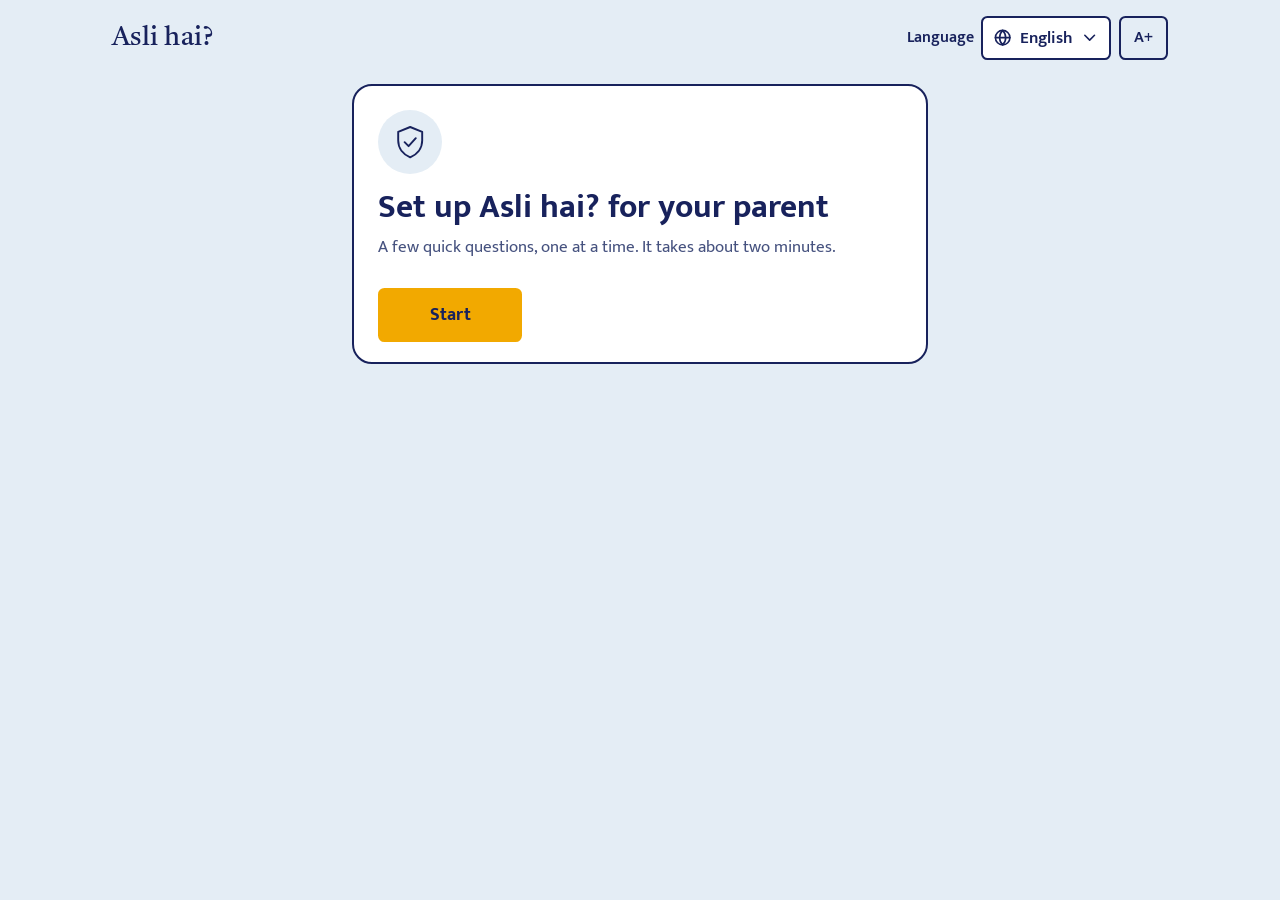
==== commit 140dbbdc: "Add custom language dropdown" ====
--- a/web/signup.html
+++ b/web/signup.html
@@ -2,6 +2,7 @@
 <html lang="en" data-lang="en" data-i18n-page data-i18n-title="title.signup">
 <head>
   <meta charset="utf-8">
+  <meta name="referrer" content="no-referrer">
   <meta name="viewport" content="width=device-width, initial-scale=1">
   <meta name="theme-color" content="#e4edf5">
   <title>Register your family · Asli hai?</title>
@@ -23,7 +24,7 @@
   <link rel="preconnect" href="https://fonts.googleapis.com">
   <link rel="preconnect" href="https://fonts.gstatic.com" crossorigin>
   <link href="https://fonts.googleapis.com/css2?family=Mukta:wght@400;600;700&family=Tiro+Devanagari+Hindi&display=swap" rel="stylesheet">
-  <link rel="stylesheet" href="style.css?v=4">
+  <link rel="stylesheet" href="style.css?v=6">
 </head>
 <body class="onboarding">
   <a class="skip" href="#main" data-i18n="skip.form">Skip to the form</a>
@@ -31,9 +32,9 @@
   <header class="bar">
     <a class="mark" href="./" data-i18n="brand">Asli hai?</a>
     <div class="prefs" role="group" data-i18n-label="prefs.label" aria-label="Display settings">
-      <label class="lang-pick">
-        <span data-i18n="prefs.language">Language</span>
-        <select data-lang-select>
+      <div class="lang-pick">
+        <span id="lang-label" data-i18n="prefs.language">Language</span>
+        <select data-lang-select aria-labelledby="lang-label">
           <option value="en" lang="en">English</option>
           <option value="hi-Latn" lang="hi-Latn">Hinglish</option>
           <option value="hi" lang="hi">हिंदी</option>
@@ -48,7 +49,7 @@
           <option value="od" lang="or">ଓଡ଼ିଆ</option>
           <option value="as" lang="as">অসমীয়া</option>
         </select>
-      </label>
+      </div>
       <button type="button" class="pref" data-text-size aria-pressed="false" data-i18n-label="prefs.larger" aria-label="Larger text">A+</button>
     </div>
   </header>
@@ -70,7 +71,7 @@
         <div class="ob-icon" aria-hidden="true"><svg viewBox="0 0 48 48"><circle cx="24" cy="16" r="8"/><path d="M9 42c1.5-8.5 7.5-13 15-13s13.5 4.5 15 13"/></svg></div>
         <h1 tabindex="-1"><label for="parent_name" id="q-parentName"></label></h1>
         <p class="ob-hint" id="h-parentName"></p>
-        <input id="parent_name" class="ob-input" autocomplete="off" data-i18n-ph="signup.parentNamePh" placeholder="Sunita" aria-describedby="h-parentName parent_name-error">
+        <input id="parent_name" class="ob-input" autocomplete="off" maxlength="40" data-i18n-ph="signup.parentNamePh" placeholder="Sunita" aria-describedby="h-parentName parent_name-error">
         <p class="ob-error" id="parent_name-error" role="alert" hidden></p>
       </section>
 
@@ -94,7 +95,7 @@
         <h1 tabindex="-1" id="q-first"></h1>
         <p class="ob-hint" id="h-first"></p>
         <label class="ob-label" for="c1_name" data-i18n="signup.name">Name</label>
-        <input id="c1_name" class="ob-input" autocomplete="off" data-i18n-ph="signup.namePh1" placeholder="Rahul" aria-describedby="c1_name-error">
+        <input id="c1_name" class="ob-input" autocomplete="off" maxlength="40" data-i18n-ph="signup.namePh1" placeholder="Rahul" aria-describedby="c1_name-error">
         <p class="ob-error" id="c1_name-error" role="alert" hidden></p>
         <fieldset class="ob-chips">
           <legend id="q-relation"></legend>
@@ -102,7 +103,7 @@
           <input type="radio" name="relation" id="rel-daughter" value="daughter"><label for="rel-daughter" data-i18n="ob.rel.daughter">Daughter</label>
           <input type="radio" name="relation" id="rel-other" value="other"><label for="rel-other" data-i18n="ob.rel.other">Someone else</label>
         </fieldset>
-        <input id="c1_relation" class="ob-input small" autocomplete="off" data-i18n-ph="ob.relOther" placeholder="Their relation" data-i18n-label="ob.relOther" aria-label="Their relation" hidden>
+        <input id="c1_relation" class="ob-input small" autocomplete="off" maxlength="40" data-i18n-ph="ob.relOther" placeholder="Their relation" data-i18n-label="ob.relOther" aria-label="Their relation" hidden>
       </section>
 
       <section class="ob-step" data-step="firstPhone" hidden>
@@ -118,7 +119,7 @@
         <h1 tabindex="-1" id="q-second"></h1>
         <p class="ob-hint" id="h-second"></p>
         <label class="ob-label" for="c2_name" data-i18n="signup.name">Name</label>
-        <input id="c2_name" class="ob-input" autocomplete="off" data-i18n-ph="signup.namePh2" placeholder="Priya" aria-describedby="c2_name-error">
+        <input id="c2_name" class="ob-input" autocomplete="off" maxlength="40" data-i18n-ph="signup.namePh2" placeholder="Priya" aria-describedby="c2_name-error">
         <p class="ob-error" id="c2_name-error" role="alert" hidden></p>
         <label class="ob-label" for="c2_phone" data-i18n="signup.mobile">Mobile number</label>
         <input id="c2_phone" class="ob-input" type="tel" inputmode="tel" autocomplete="off" aria-describedby="c2_phone-error">
@@ -130,11 +131,11 @@
         <h1 tabindex="-1" id="q-word" data-i18n="ob.q.word">Choose a family word</h1>
         <p class="ob-hint" id="h-word"></p>
         <label class="ob-label" for="family_word_latin" data-i18n="signup.wordLatin">In English letters</label>
-        <input id="family_word_latin" class="ob-input" autocomplete="off" spellcheck="false" placeholder="aam ras" aria-describedby="h-word family_word_latin-error">
+        <input id="family_word_latin" class="ob-input" autocomplete="off" autocapitalize="off" autocorrect="off" spellcheck="false" placeholder="aam ras" aria-describedby="h-word family_word_latin-error">
         <p class="ob-error" id="family_word_latin-error" role="alert" hidden></p>
         <div id="native-field">
           <label class="ob-label" for="family_word_native" id="native-label"></label>
-          <input id="family_word_native" class="ob-input" autocomplete="off" spellcheck="false" lang="hi" placeholder="आम रस" aria-describedby="h-word family_word_native-error">
+          <input id="family_word_native" class="ob-input" autocomplete="off" autocapitalize="off" autocorrect="off" spellcheck="false" lang="hi" placeholder="आम रस" aria-describedby="h-word family_word_native-error">
           <p class="ob-error" id="family_word_native-error" role="alert" hidden></p>
         </div>
       </section>
@@ -176,10 +177,16 @@
         <li data-i18n="signup.step2">Tap the menu, then “Add to Home screen”.</li>
         <li data-i18n="signup.step3">Tell your parent: before paying anyone who calls, press the yellow button.</li>
       </ol>
+      <button id="add-another" class="button secondary" type="button" data-i18n="signup.addAnother">Add another person</button>
+    </section>
+
+    <section id="profiles-box" class="ob-card profiles" hidden aria-labelledby="profiles-title">
+      <h2 id="profiles-title" data-i18n="signup.profiles">Everyone you've set up on this phone</h2>
+      <ul id="profiles"></ul>
     </section>
   </main>
 
-  <script src="site.js?v=4"></script>
+  <script src="site.js?v=6"></script>
   <script>
     const LANGS = {
       hi: { native: "हिंदी", script: /[ऀ-ॿ]/, sample: "आम रस" },
@@ -214,7 +221,11 @@
     let formMessage = null;
     let callLang = null;
     let copied = false;
-
+    // Button links work like keys, so the list lasts only for this tab: names and links, nothing else.
+    const PROFILES_KEY = "asli-profiles";
+
+    // Matches the backend: names are spoken aloud, so letters, marks, spaces and . ' - only.
+    const isName = (raw) => /^[\p{L}\p{M} .'-]+$/u.test(raw);
     const isPhone = (raw) => {
       let digits = raw.replace(/\D/g, "");
       if (digits.length === 11 && digits.startsWith("0")) digits = digits.slice(1);
@@ -305,6 +316,41 @@
       }));
     }
 
+    function loadProfiles() {
+      try {
+        const list = JSON.parse(sessionStorage.getItem(PROFILES_KEY) || "[]");
+        return Array.isArray(list) ? list.filter((p) => p && p.name && p.url) : [];
+      } catch {
+        return [];
+      }
+    }
+
+    function saveProfile(profile) {
+      const list = [profile, ...loadProfiles().filter((p) => p.url !== profile.url)];
+      try { sessionStorage.setItem(PROFILES_KEY, JSON.stringify(list)); } catch {}
+    }
+
+    function paintProfiles() {
+      const list = loadProfiles();
+      const box = document.getElementById("profiles-box");
+      box.hidden = !list.length || !(step === 0 || !document.getElementById("done").hidden);
+      document.getElementById("profiles").replaceChildren(...list.map((profile) => {
+        const item = document.createElement("li");
+        const link = Object.assign(document.createElement("a"), { href: profile.url, textContent: profile.name });
+        const copy = Object.assign(document.createElement("button"), { type: "button", className: "ob-change", textContent: t("signup.copy") });
+        copy.setAttribute("aria-label", `${t("signup.copy")}: ${profile.name}`);
+        copy.addEventListener("click", async () => {
+          try {
+            await navigator.clipboard.writeText(profile.url);
+            copy.textContent = t("signup.copied");
+            document.getElementById("copy-status").textContent = t("signup.copied");
+          } catch {}
+        });
+        item.append(link, copy);
+        return item;
+      }));
+    }
+
     function paint() {
       const name = STEPS[step];
       const counted = STEPS.length - 1;
@@ -319,6 +365,7 @@
       paintErrors();
       if (name === "review") paintReview();
       copyBtn.textContent = t(copied ? "signup.copied" : "signup.copy");
+      paintProfiles();
     }
 
     function validate(name) {
@@ -327,12 +374,20 @@
         if (!val(id)) found[id] = "required";
         else if (!isPhone(val(id))) found[id] = "phone";
       };
-      if (name === "parentName" && !val("parent_name")) found.parent_name = "required";
+      const named = (id) => {
+        if (!val(id)) found[id] = "required";
+        else if (!isName(val(id))) found[id] = "nameChars";
+      };
+      if (name === "parentName") named("parent_name");
       if (name === "parentPhone") phone("parent_phone");
-      if (name === "first" && !val("c1_name")) found.c1_name = "required";
+      if (name === "first") {
+        named("c1_name");
+        if (relation() === "other" && val("c1_relation") && !isName(val("c1_relation"))) found.c1_relation = "nameChars";
+      }
       if (name === "firstPhone") phone("c1_phone");
       if (name === "second" && (val("c2_name") || val("c2_phone"))) {
         if (!val("c2_name")) found.c2_name = "contactName";
+        else if (!isName(val("c2_name"))) found.c2_name = "nameChars";
         if (!val("c2_phone")) found.c2_phone = "contactPair";
         else if (!isPhone(val("c2_phone"))) found.c2_phone = "phone";
       }
@@ -393,8 +448,14 @@
         if (res.status === 409) return fail({ parent_phone: "duplicate" }, null, STEPS.indexOf("parentPhone"));
         if (!res.ok) return fail({}, "server");
         form.hidden = true;
-        document.getElementById("tap-link").value = new URL(body.tap_url, location.href).href;
+        const url = new URL(body.tap_url, location.href).href;
+        document.getElementById("tap-link").value = url;
+        saveProfile({ name: val("parent_name"), url });
+        // The family word is the one secret here; once it's saved, nothing on the page should still hold it.
+        ["family_word_latin", "family_word_native"].forEach((id) => { document.getElementById(id).value = ""; });
+        document.getElementById("ob-review").replaceChildren();
         document.getElementById("done").hidden = false;
+        paintProfiles();
         document.getElementById("done-title").focus();
       } catch (err) {
         fail({}, "network");
@@ -413,6 +474,15 @@
     });
 
     backBtn.addEventListener("click", () => go(step - 1));
+
+    // Contacts, language and invite code stay filled in; the new person's details and family word are asked again.
+    document.getElementById("add-another").addEventListener("click", () => {
+      ["parent_name", "parent_phone"].forEach((id) => { document.getElementById(id).value = ""; });
+      copied = false;
+      document.getElementById("done").hidden = true;
+      form.hidden = false;
+      go(STEPS.indexOf("parentName"));
+    });
 
     skipBtn.addEventListener("click", () => {
       if (STEPS[step] === "second") ["c2_name", "c2_phone"].forEach((id) => { document.getElementById(id).value = ""; });
--- a/web/style.css
+++ b/web/style.css
@@ -125,6 +125,80 @@
 
 .lang-pick { display: flex; align-items: center; gap: 0.4rem; font-weight: 600; font-size: 1rem; }
 
+.lang-menu { position: relative; }
+
+.lang-button {
+  display: inline-flex;
+  align-items: center;
+  gap: 0.45rem;
+  min-height: 2.75rem;
+  padding: 0.3rem 0.65rem;
+  font: inherit;
+  font-size: 1.05rem;
+  font-weight: 600;
+  color: var(--ink);
+  background: var(--field);
+  border: 2px solid var(--ink);
+  border-radius: 0.4rem;
+  cursor: pointer;
+}
+
+.lang-button svg { width: 1.15em; height: 1.15em; flex: none; fill: none; stroke: currentColor; stroke-width: 2; stroke-linecap: round; stroke-linejoin: round; }
+
+.lang-button .chev { transition: transform 0.15s ease; }
+
+.lang-button[aria-expanded="true"] .chev { transform: rotate(180deg); }
+
+.lang-button:focus-visible { outline: 3px solid var(--ink); outline-offset: 2px; }
+
+.lang-list {
+  position: absolute;
+  top: calc(100% + 0.35rem);
+  right: 0;
+  z-index: 50;
+  min-width: max(100%, 15.5rem);
+  max-height: min(65vh, 30rem);
+  overflow-y: auto;
+  margin: 0;
+  padding: 0.35rem;
+  list-style: none;
+  background: var(--field);
+  border: 2px solid var(--ink);
+  border-radius: 0.6rem;
+  box-shadow: 0 12px 32px rgba(24, 34, 92, 0.2);
+}
+
+.lang-menu.align-left .lang-list { right: auto; left: 0; }
+
+.field .lang-menu, .field .lang-button { width: 100%; }
+
+.field .lang-button { justify-content: flex-start; min-height: 3rem; font-size: 1.1rem; }
+
+.field .lang-button .chev { margin-left: auto; }
+
+.field .lang-list { left: 0; right: auto; width: 100%; }
+
+.lang-list [role="option"] {
+  display: flex;
+  align-items: center;
+  gap: 0.55rem;
+  min-height: 3rem;
+  padding: 0.45rem 0.7rem;
+  border-radius: 0.4rem;
+  font-size: 1.15rem;
+  cursor: pointer;
+}
+
+.lang-list [role="option"]::before { content: ""; width: 1.1rem; flex: none; font-weight: 700; }
+
+.lang-list [role="option"][aria-selected="true"]::before { content: "✓" / ""; }
+
+.lang-list [role="option"].active { background: var(--seal-tint); box-shadow: inset 0 0 0 2px var(--ink); }
+
+.lang-native { font-weight: 700; }
+
+.lang-local { margin-left: auto; padding-left: 0.75rem; font-size: 0.9rem; font-weight: 600; color: var(--ink-soft); }
+
 .lang-pick select {
   width: auto;
   min-height: 2.75rem;
@@ -827,3 +901,19 @@
   .ob-step.enter { animation: none; }
   .ob-progress span { transition: none; }
 }
+
+.done #add-another { margin-top: 0.5rem; }
+.profiles h2 { font-size: 1.15rem; margin: 0 0 0.75rem; }
+.profiles ul { list-style: none; margin: 0; padding: 0; }
+.profiles li { display: flex; align-items: center; justify-content: space-between; gap: 0.75rem; padding: 0.6rem 0; border-top: 1px solid var(--rule); }
+.profiles li:first-child { border-top: 0; }
+.profiles a { font-weight: 600; font-size: 1.1rem; overflow-wrap: anywhere; }
+
+@media (forced-colors: active) {
+  .lang-button, .lang-list { border-color: ButtonText; }
+  .lang-list [role="option"].active { box-shadow: none; outline: 2px solid Highlight; }
+}
+
+@media (prefers-reduced-motion: reduce) {
+  .lang-button .chev { transition: none; }
+}
